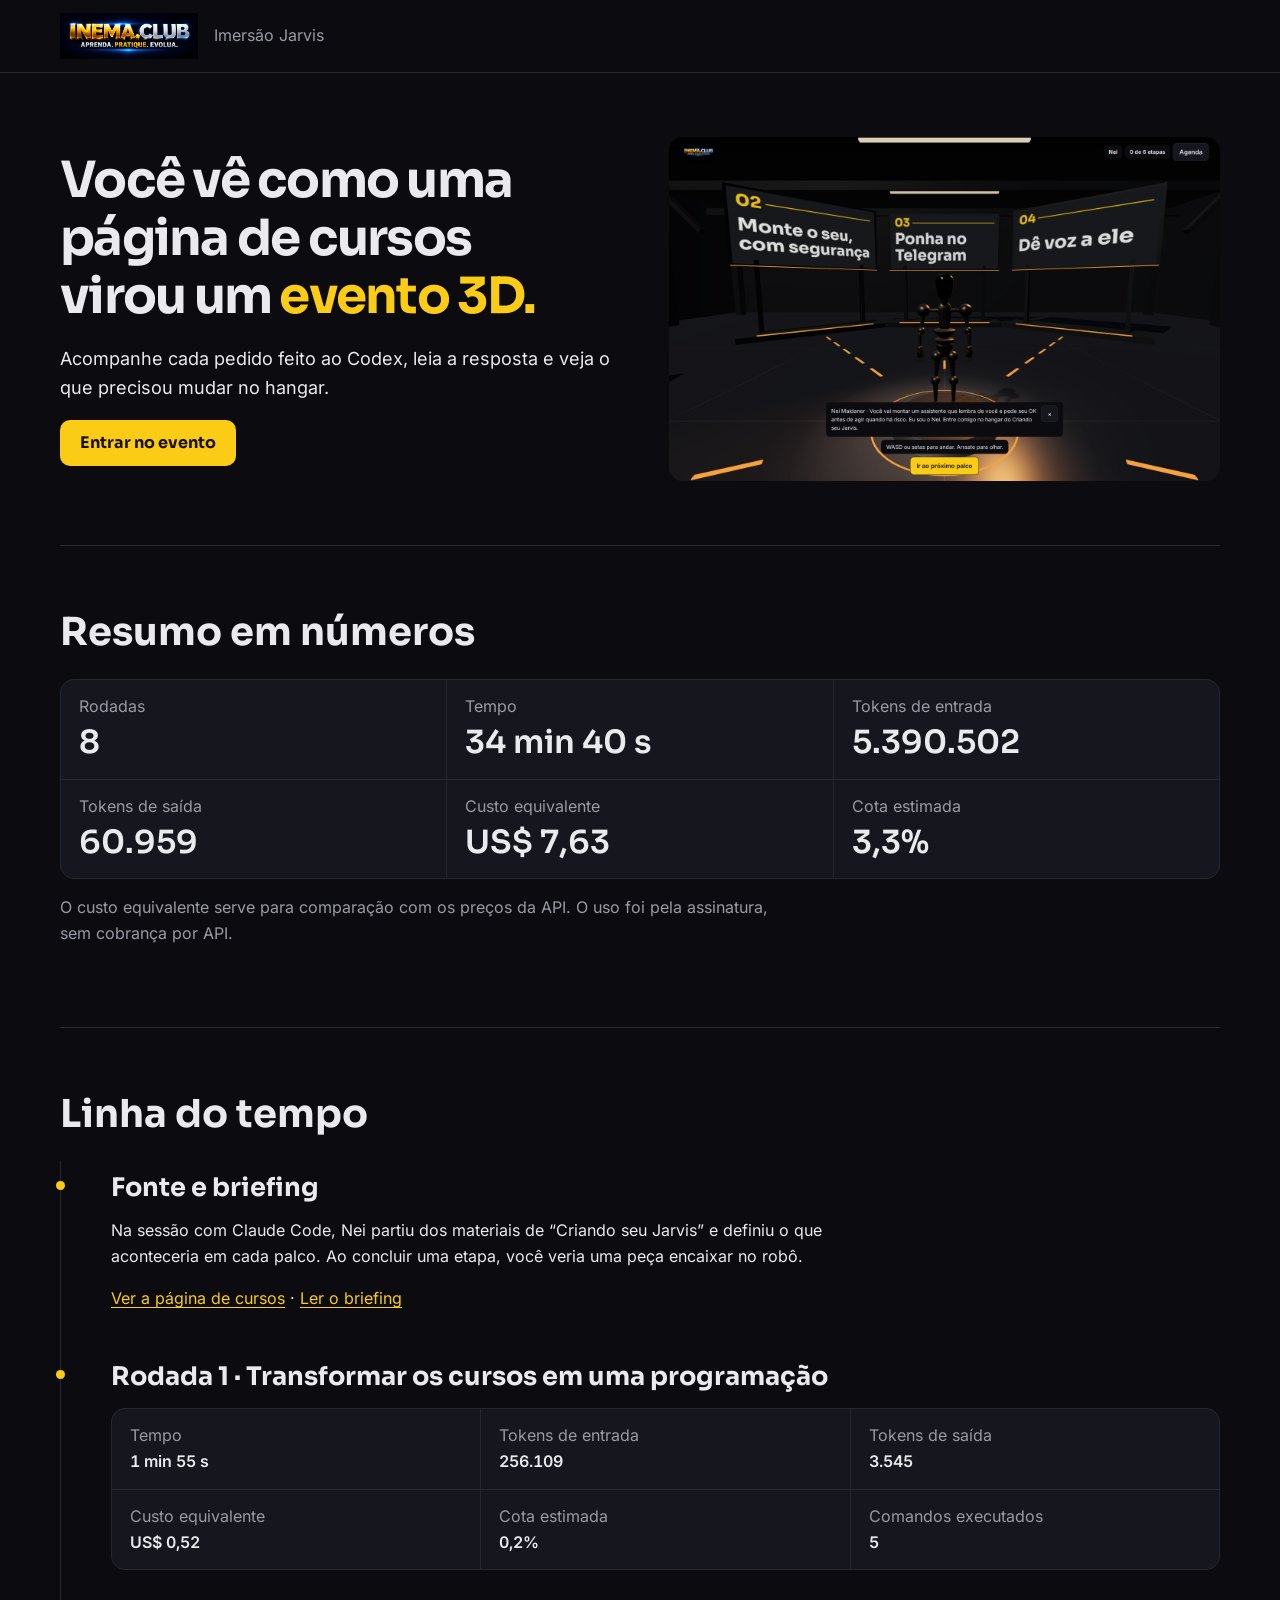
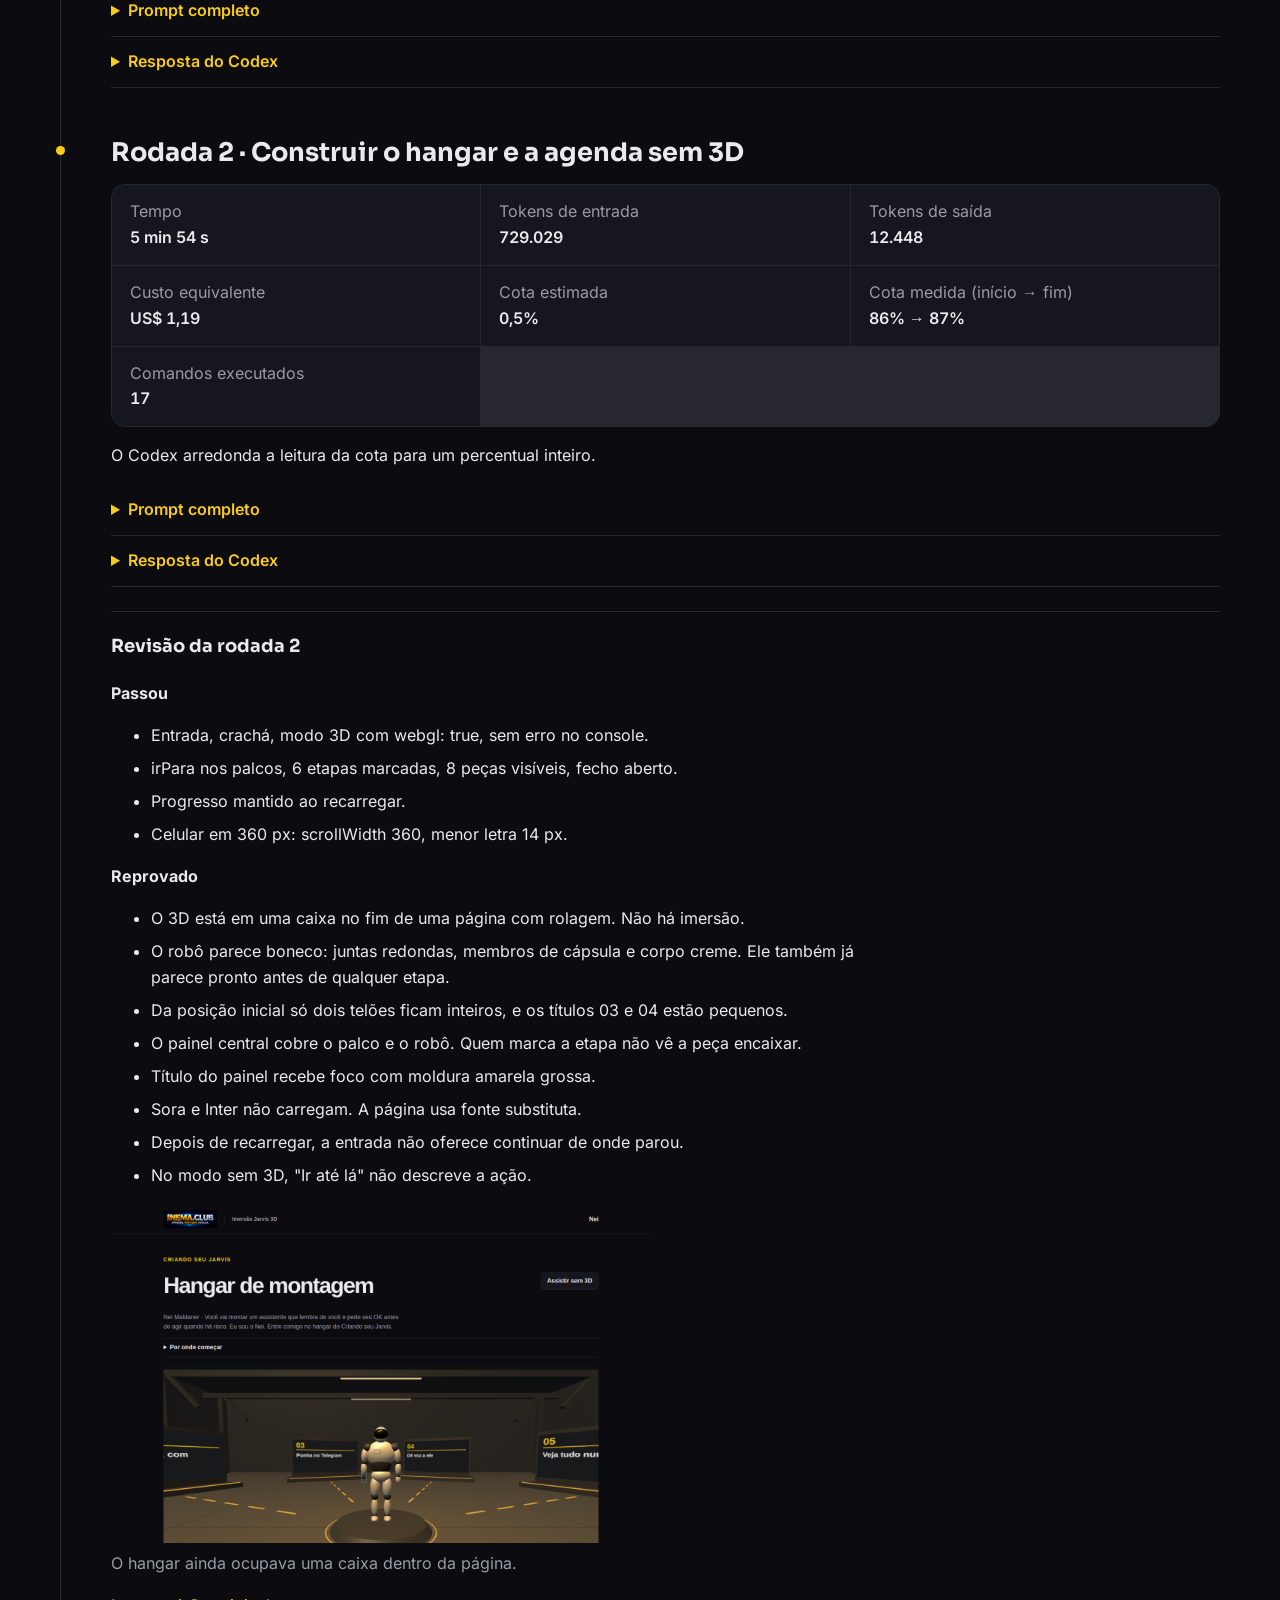
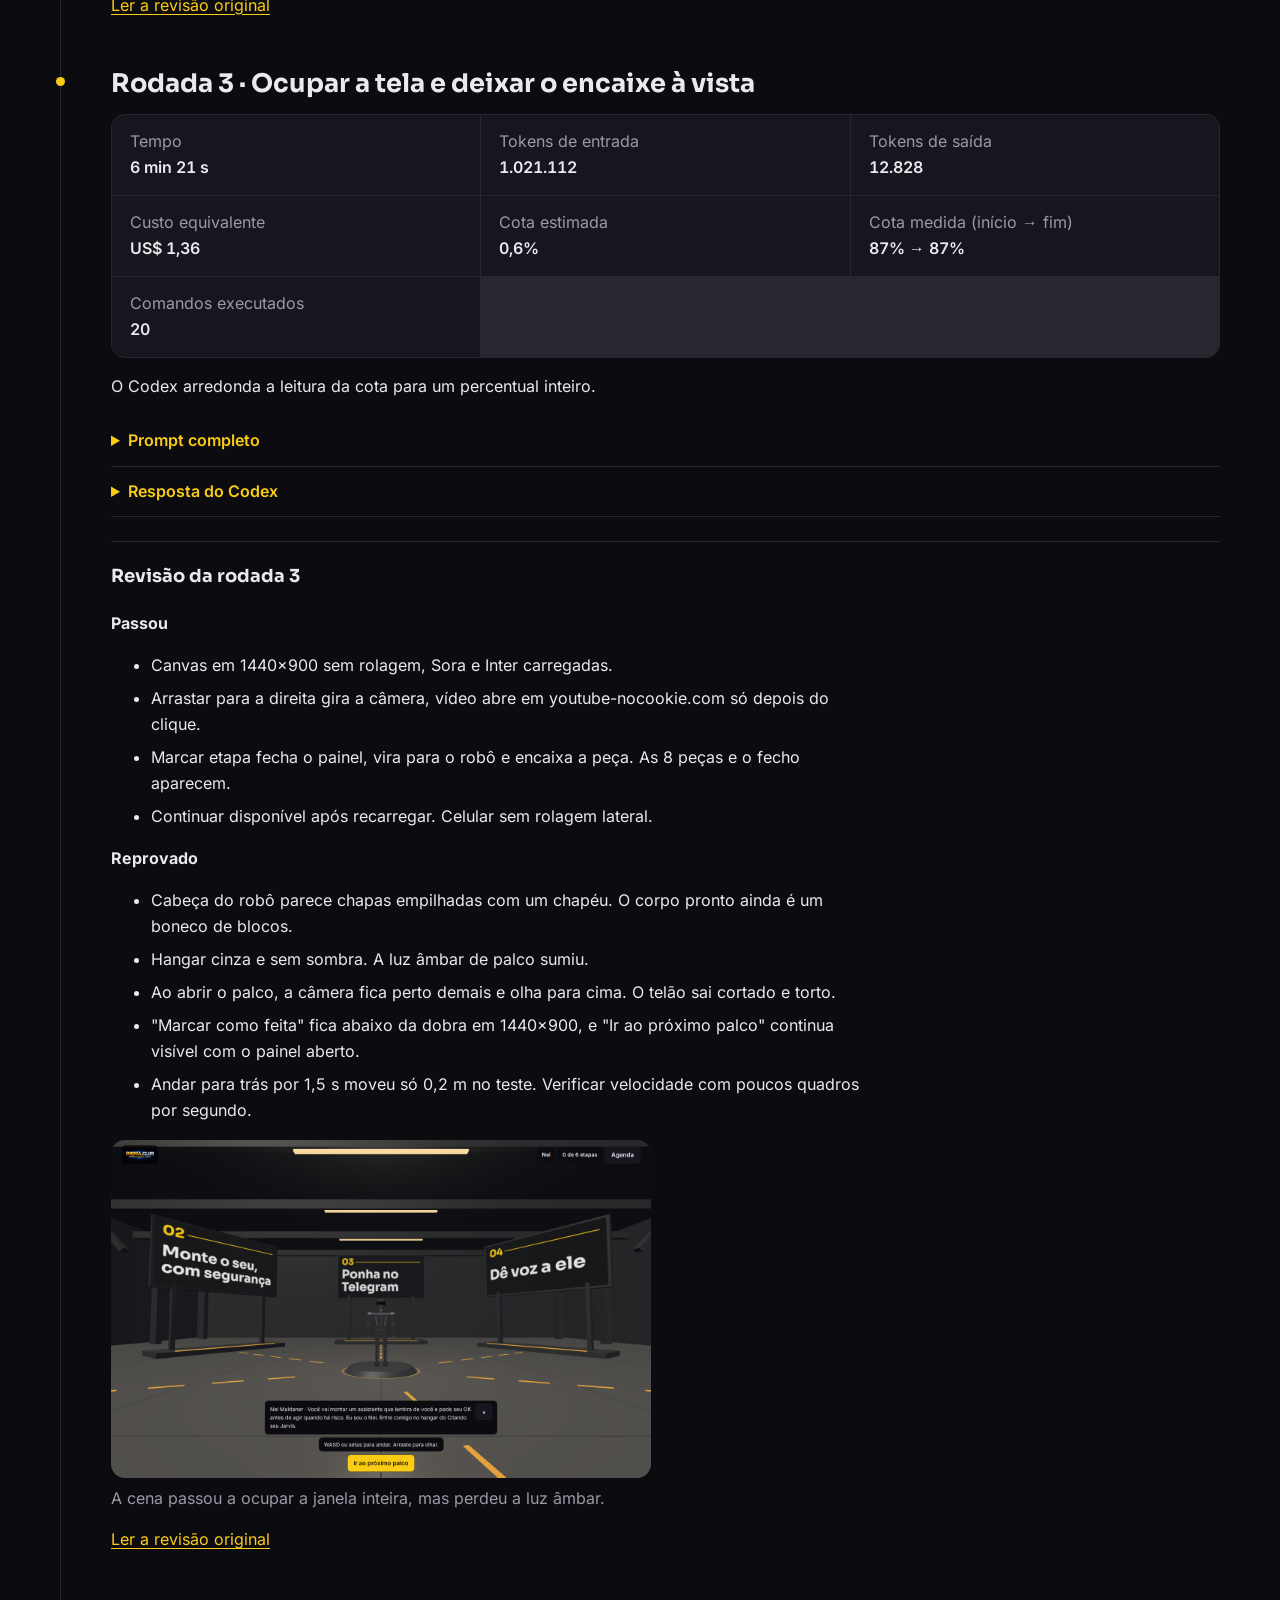
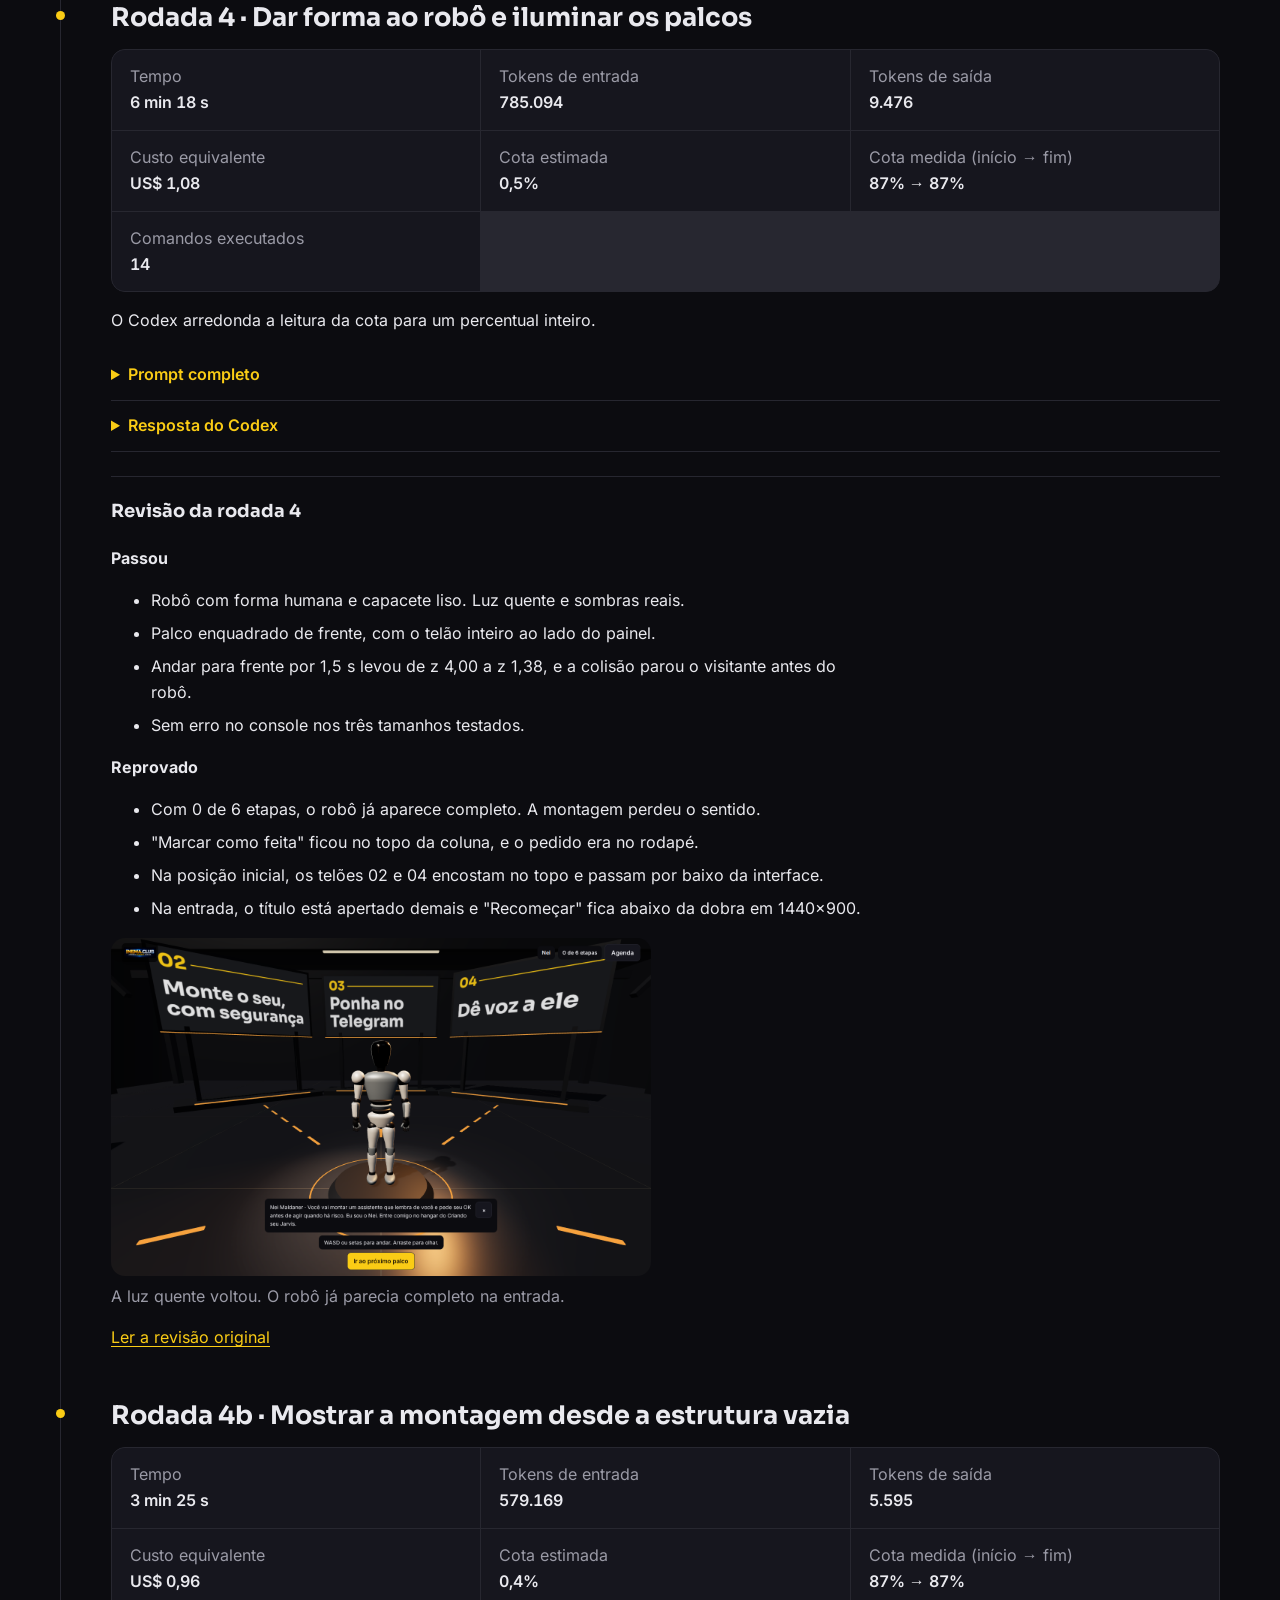
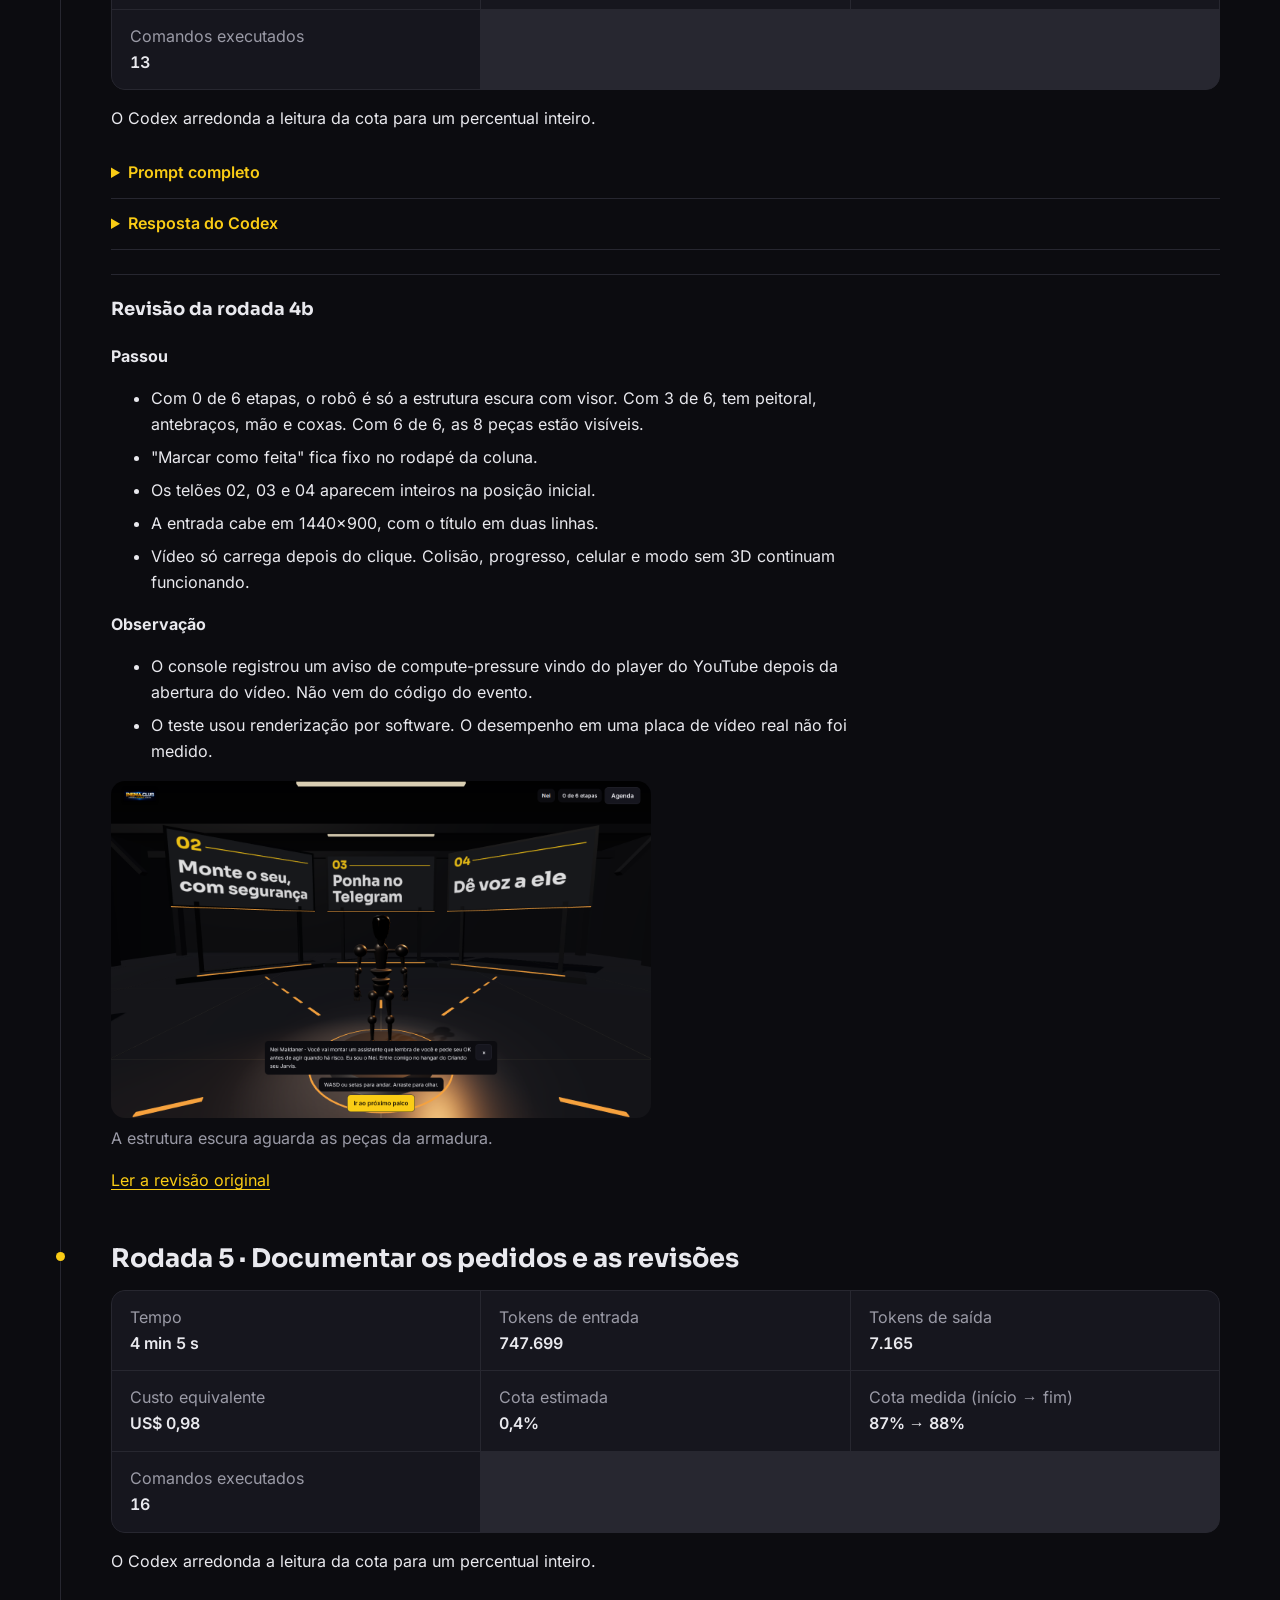
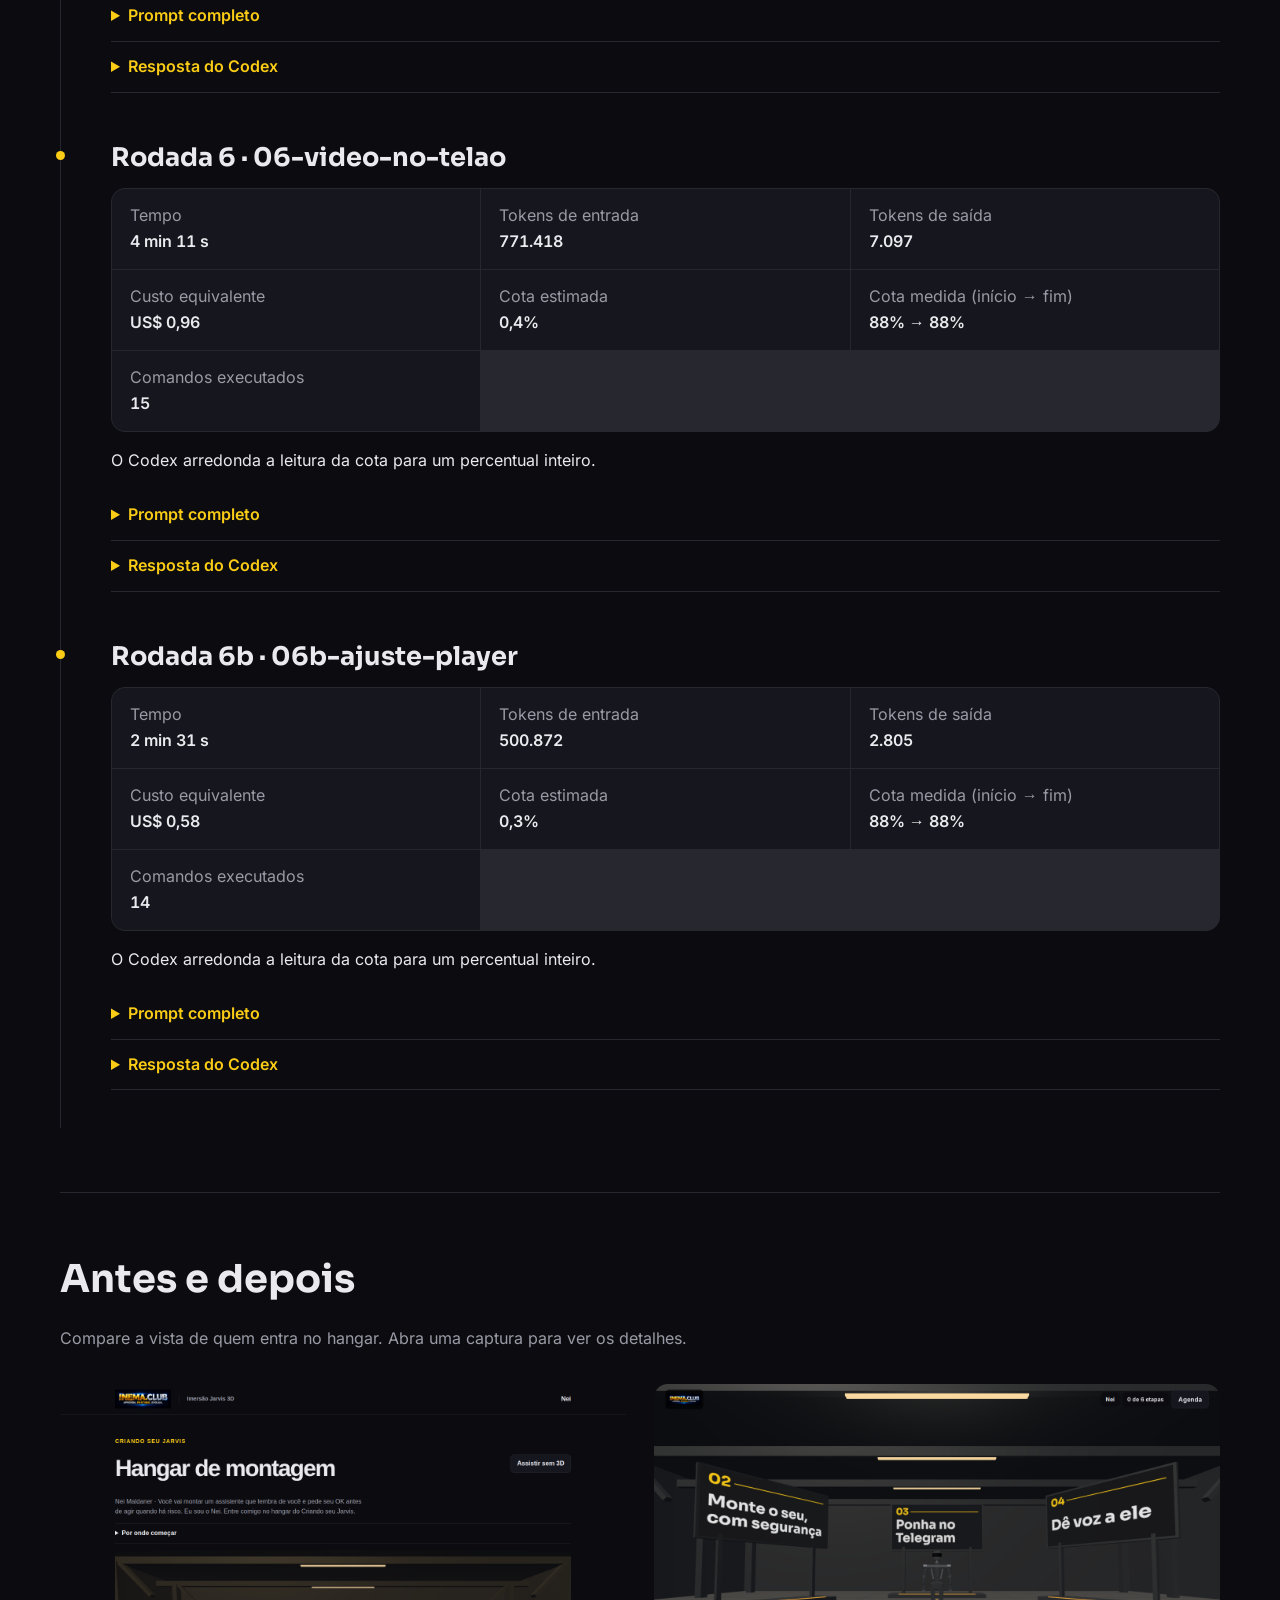
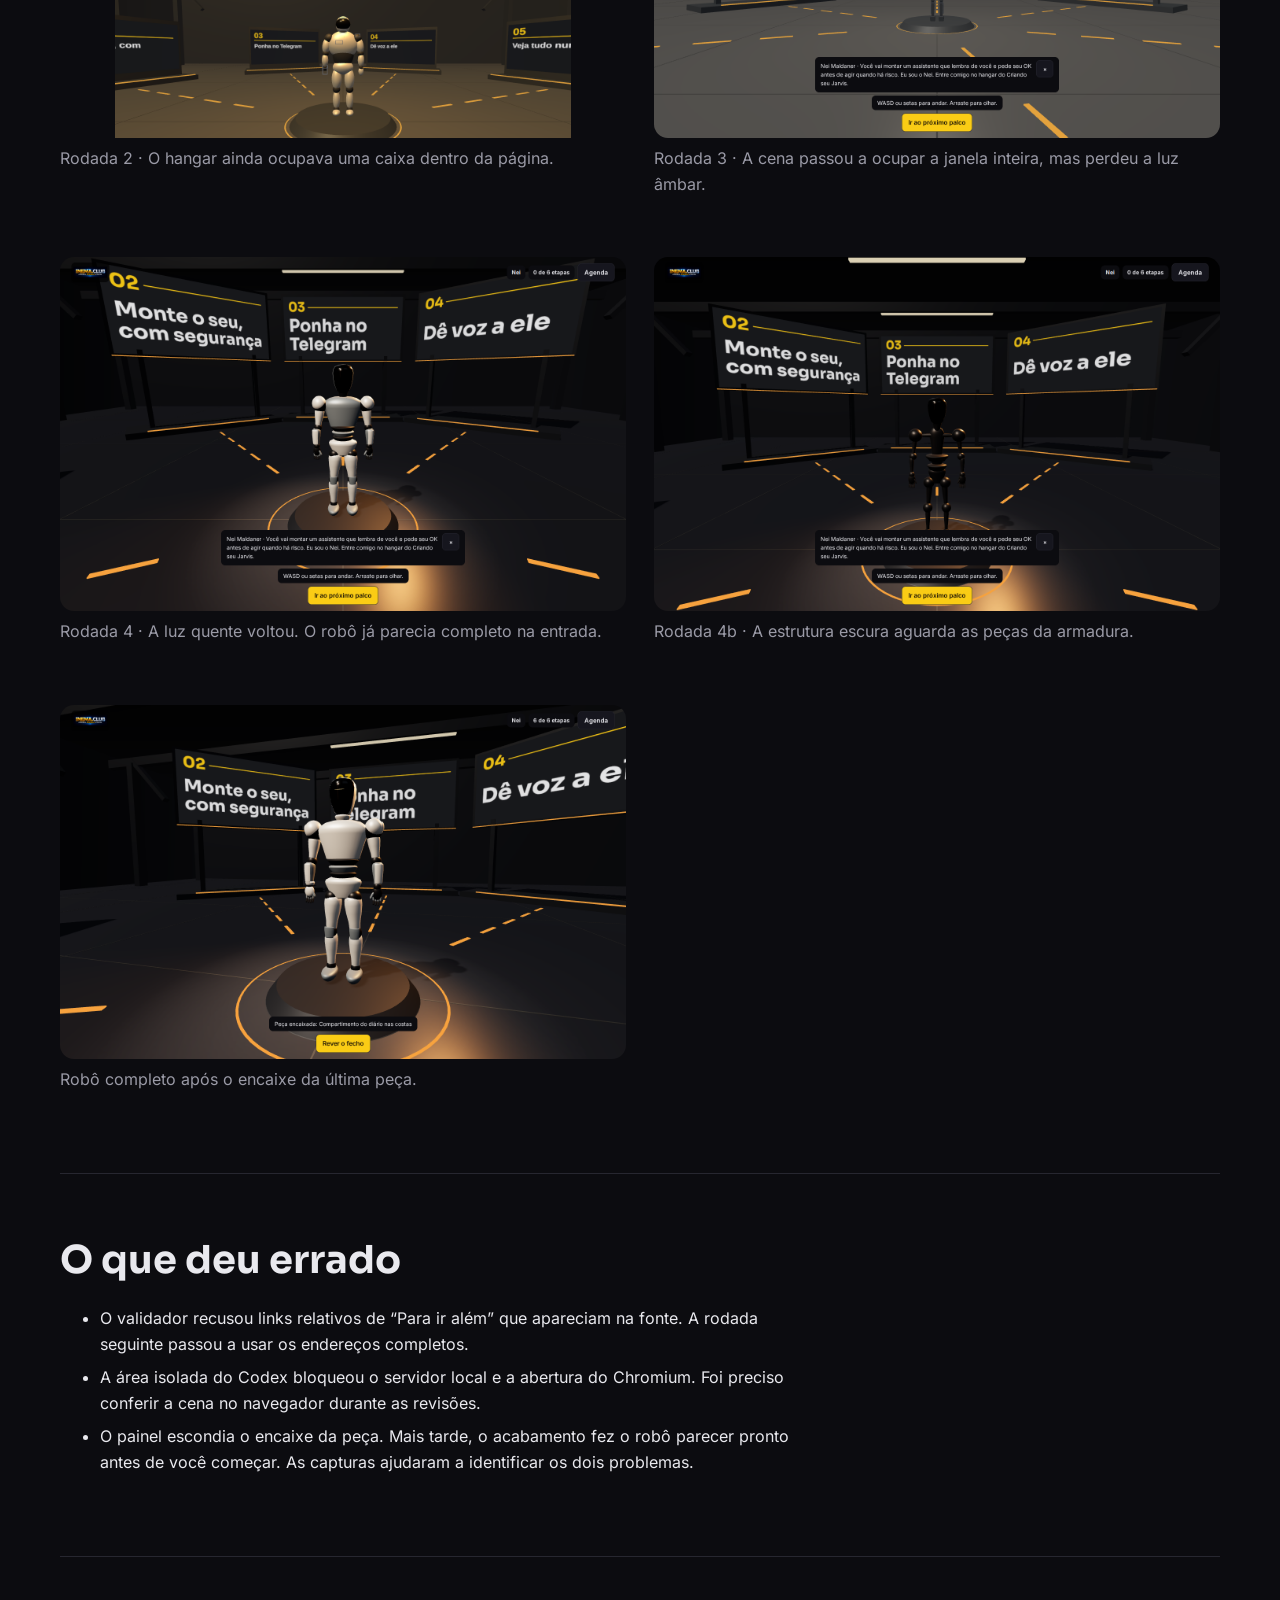
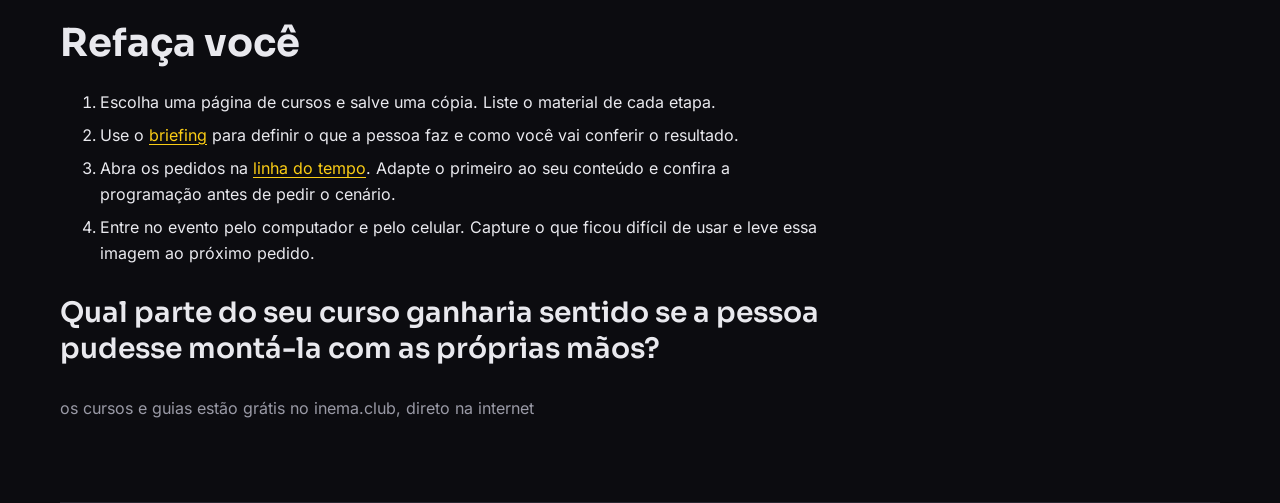
==== processo/index.html @ fb78247f "feat: arckhe-imersao-jarvis-3d - adaptado INEMA TDS (Arckhe)" ====
<!doctype html>
<html lang="pt-BR">
<head>
  <meta charset="utf-8">
  <meta name="viewport" content="width=device-width, initial-scale=1">
  <title>Como este evento foi feito · Imersão Jarvis</title>
  <link rel="stylesheet" href="processo.css">
  <script defer src="processo.js"></script>
</head>
<body>
<header><div class="barra"><a href="../index.html"><img src="../marca/logo-inema-club-horizontal.png" alt="INEMA.CLUB — entrar no evento"></a><span>Imersão Jarvis</span></div></header>
<main>
  <section class="abertura">
    <div><h1>Você vê como uma página de cursos virou um <em>evento 3D.</em></h1>
    <p>Acompanhe cada pedido feito ao Codex, leia a resposta e veja o que precisou mudar no hangar.</p>
    <a class="botao" href="../index.html">Entrar no evento</a></div>
    <img src="revisoes/capturas-r4b/02-hangar.png" alt="O hangar visto por quem entra, com o Jarvis entre os telões">
  </section>
  <section><h2>Resumo em números</h2>
    <dl id="resumo" class="metricas"></dl>
    <p>O custo equivalente serve para comparação com os preços da API. O uso foi pela assinatura, sem cobrança por API.</p>
    <p id="status" role="status">Carregando os registros…</p>
    <noscript>Ative o JavaScript para consultar os números e as rodadas.</noscript>
  </section>
  <section id="linha"><h2>Linha do tempo</h2>
    <div class="trilha" id="rodadas">
      <article><h3>Fonte e briefing</h3>
      <p>Na sessão com Claude Code, Nei partiu dos materiais de “Criando seu Jarvis” e definiu o que aconteceria em cada palco. Ao concluir uma etapa, você veria uma peça encaixar no robô.</p>
      <a href="../fonte/criando-seu-jarvis.html">Ver a página de cursos</a> · <a href="BRIEFING.md">Ler o briefing</a></article>
    </div>
  </section>
  <section><h2>Antes e depois</h2>
    <p>Compare a vista de quem entra no hangar. Abra uma captura para ver os detalhes.</p>
    <div id="galeria" class="galeria"></div>
  </section>
  <section><h2>O que deu errado</h2>
    <ul>
      <li>O validador recusou links relativos de “Para ir além” que apareciam na fonte. A rodada seguinte passou a usar os endereços completos.</li>
      <li>A área isolada do Codex bloqueou o servidor local e a abertura do Chromium. Foi preciso conferir a cena no navegador durante as revisões.</li>
      <li>O painel escondia o encaixe da peça. Mais tarde, o acabamento fez o robô parecer pronto antes de você começar. As capturas ajudaram a identificar os dois problemas.</li>
    </ul>
  </section>
  <section><h2>Refaça você</h2>
    <ol>
      <li>Escolha uma página de cursos e salve uma cópia. Liste o material de cada etapa.</li>
      <li>Use o <a href="BRIEFING.md">briefing</a> para definir o que a pessoa faz e como você vai conferir o resultado.</li>
      <li>Abra os pedidos na <a href="#linha">linha do tempo</a>. Adapte o primeiro ao seu conteúdo e confira a programação antes de pedir o cenário.</li>
      <li>Entre no evento pelo computador e pelo celular. Capture o que ficou difícil de usar e leve essa imagem ao próximo pedido.</li>
    </ol>
    <p class="pergunta">Qual parte do seu curso ganharia sentido se a pessoa pudesse montá-la com as próprias mãos?</p>
    <p>os cursos e guias estão grátis no inema.club, direto na internet</p>
  </section>
</main>
</body></html>
---- processo/processo.css ----
@font-face{font-family:Sora;src:url(fontes/Sora.woff2) format("woff2");font-display:swap;font-weight:100 900}
@font-face{font-family:Inter;src:url(fontes/Inter.woff2) format("woff2");font-display:swap;font-weight:100 900}
:root{
  color-scheme:dark;--bg:#0c0c10;--card:#16161e;--line:#272730;--text:#e9e9ee;
  --muted:#9a9aa6;--accent:#FACC15;--ink:#1a1206;--title:Sora,Arial,sans-serif;--body:Inter,Arial,sans-serif
}
*{box-sizing:border-box}
body{margin:0;background:var(--bg);color:var(--text);font:16px/1.62 var(--body);overflow-wrap:anywhere}
.barra,main{width:min(1160px,92%);margin:auto}
header,section{border-bottom:1px solid var(--line)}
.barra{display:flex;align-items:center;gap:1em;min-height:72px;color:var(--muted)}
.barra img{display:block;width:138px}
section{padding:clamp(34px,5vw,76px) 0}
.abertura{display:grid;grid-template-columns:minmax(0,1fr) minmax(0,1fr);align-items:center;gap:5%}
h1,h2,h3,h4,.botao{font-family:var(--title);line-height:1.16}
h1,h2,h3{margin:0;text-wrap:balance}
h1{font-size:clamp(32px,3.9vw,58px);letter-spacing:-.035em}
h2{font-size:clamp(26px,3vw,40px);margin-bottom:24px}
h3{font-size:clamp(21px,2vw,28px)}
h4{font-size:18px}
a,em{color:var(--accent);text-underline-offset:.2em}
em{font-style:normal}
:focus-visible{outline:3px solid var(--accent);outline-offset:3px}
.abertura img,figure img{display:block;width:100%;height:auto;border-radius:14px}
.abertura p{font-size:18px}
.botao{display:inline-block;background:var(--accent);color:var(--ink);font-weight:700;border-radius:10px;padding:14px 20px;text-decoration:none}
p,li{max-width:72ch}
.metricas{display:grid;grid-template-columns:repeat(3,minmax(0,1fr));margin:1rem 0;gap:1px;background:var(--line);border:1px solid var(--line);border-radius:14px;overflow:hidden}
.metricas div{background:var(--card);padding:14px 18px}
dt,figcaption,section>p{color:var(--muted)}
dd{font-weight:600;margin:0;font-variant-numeric:tabular-nums}
#resumo dd{font:600 clamp(20px,2.5vw,34px)/1.4 var(--title)}
.trilha{border-left:1px solid var(--line);padding-left:clamp(18px,4vw,50px)}
article{position:relative;padding:12px 0 38px}
article::before{content:'';position:absolute;top:20px;left:calc(-1 * clamp(18px,4vw,50px) - 5px);width:9px;height:9px;border-radius:50%;background:var(--accent)}
details{border-bottom:1px solid var(--line)}
summary{padding:12px 0;cursor:pointer;color:var(--accent);font-weight:600}
pre{white-space:pre-wrap;overflow-wrap:anywhere;font:14px/1.65 monospace;background:var(--card);padding:18px;border-radius:10px}
.revisao{margin-top:24px;border-top:1px solid var(--line)}
.revisao figure{max-width:540px}
.galeria{display:grid;grid-template-columns:repeat(2,minmax(0,1fr));gap:28px}
figure{margin:1em 0}
figcaption{margin-top:.5em}
li+li{margin-top:.45em}
.pergunta{font:600 clamp(21px,2.2vw,30px)/1.3 var(--title);color:var(--text);max-width:38ch}
@media(max-width:680px){
 .abertura,.galeria{grid-template-columns:1fr;gap:20px}
 .metricas{grid-template-columns:minmax(0,1fr)}
 .metricas div{display:flex;justify-content:space-between;align-items:baseline;gap:10px}
 dd{text-align:right}
 .barra img{width:116px}
}
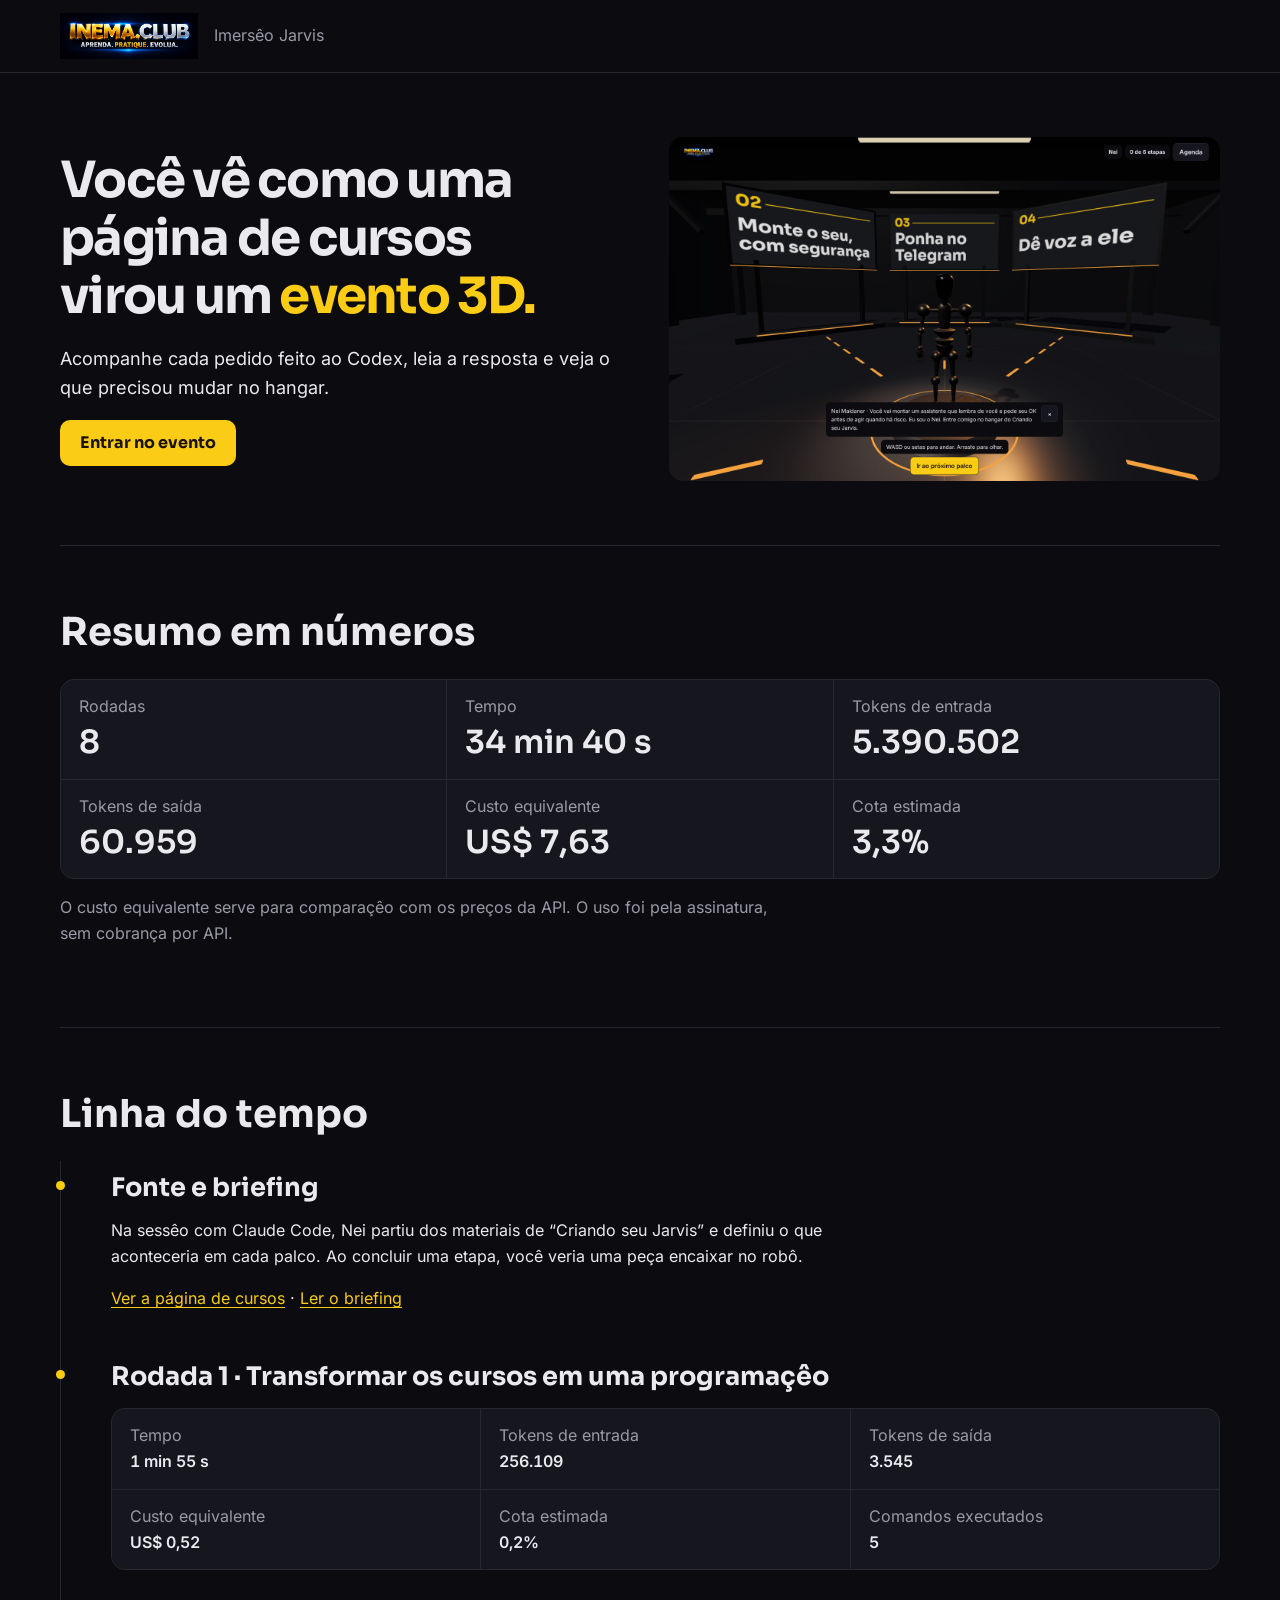
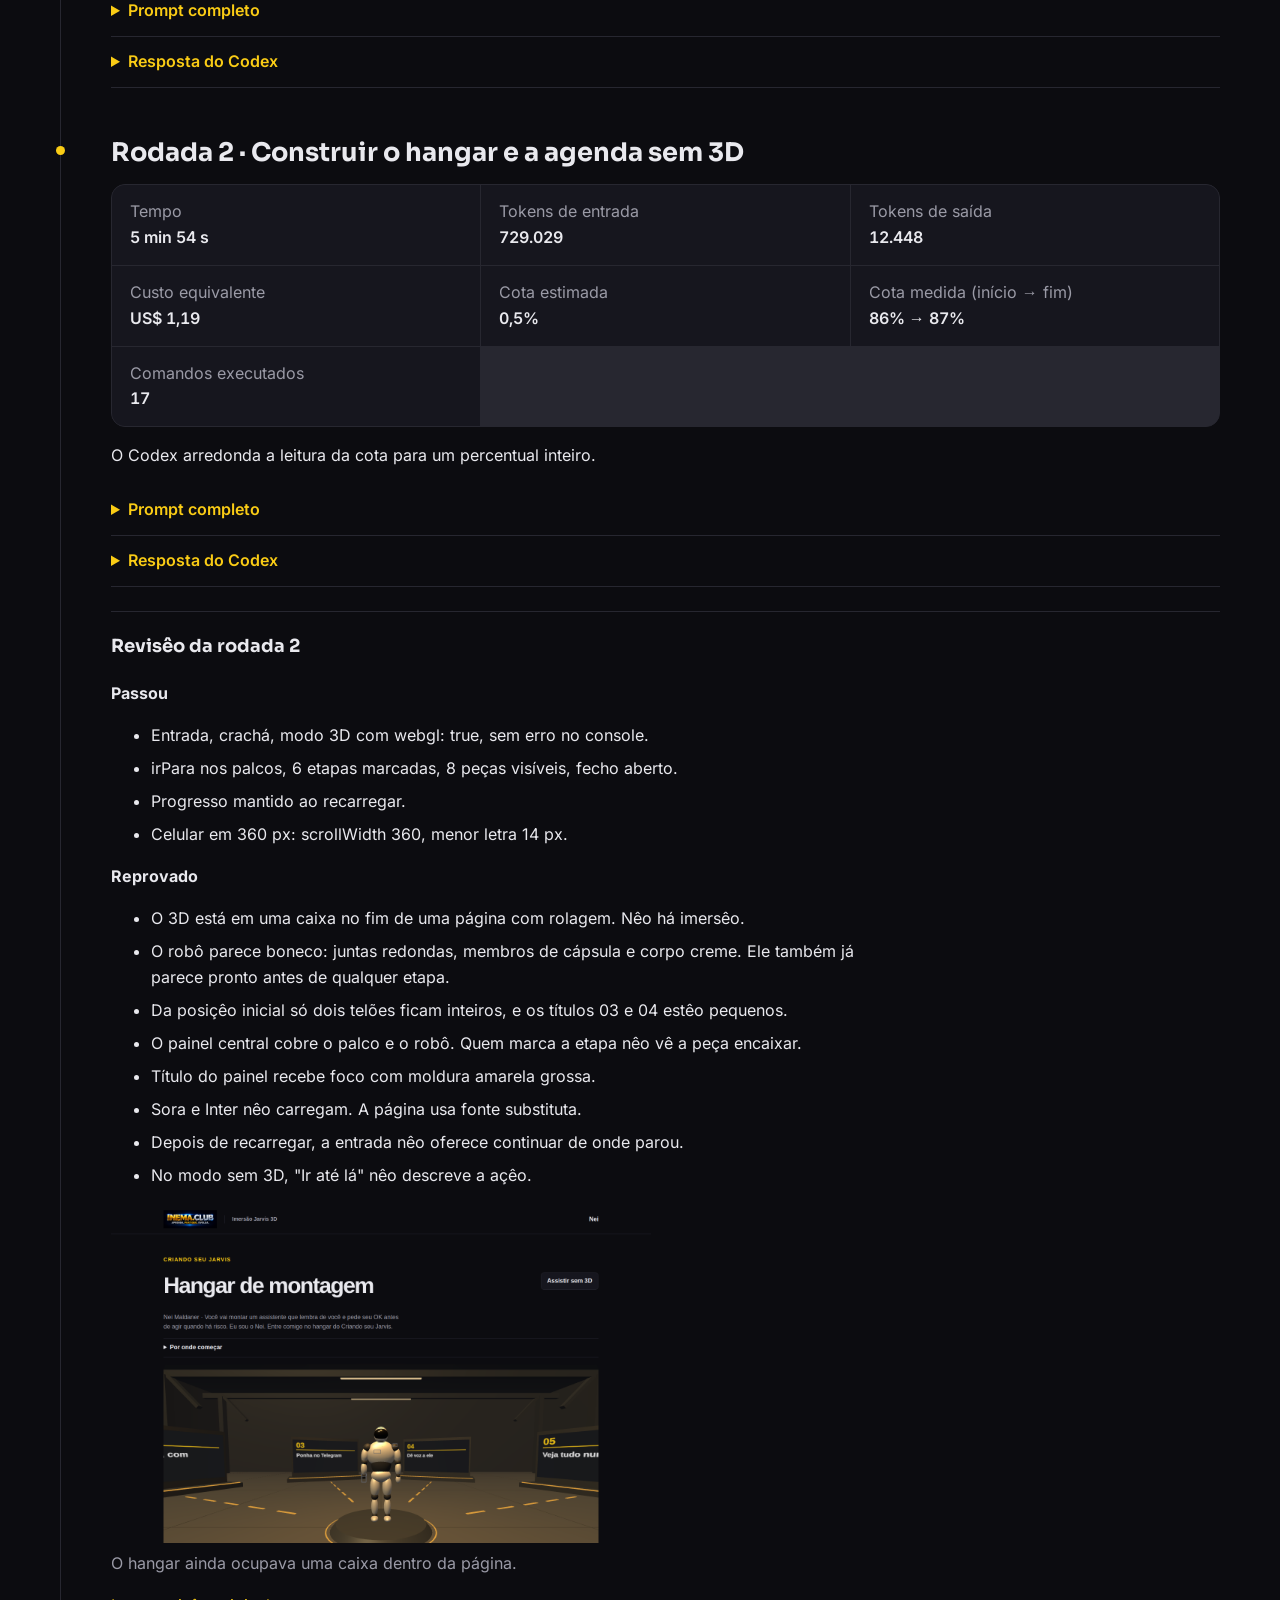
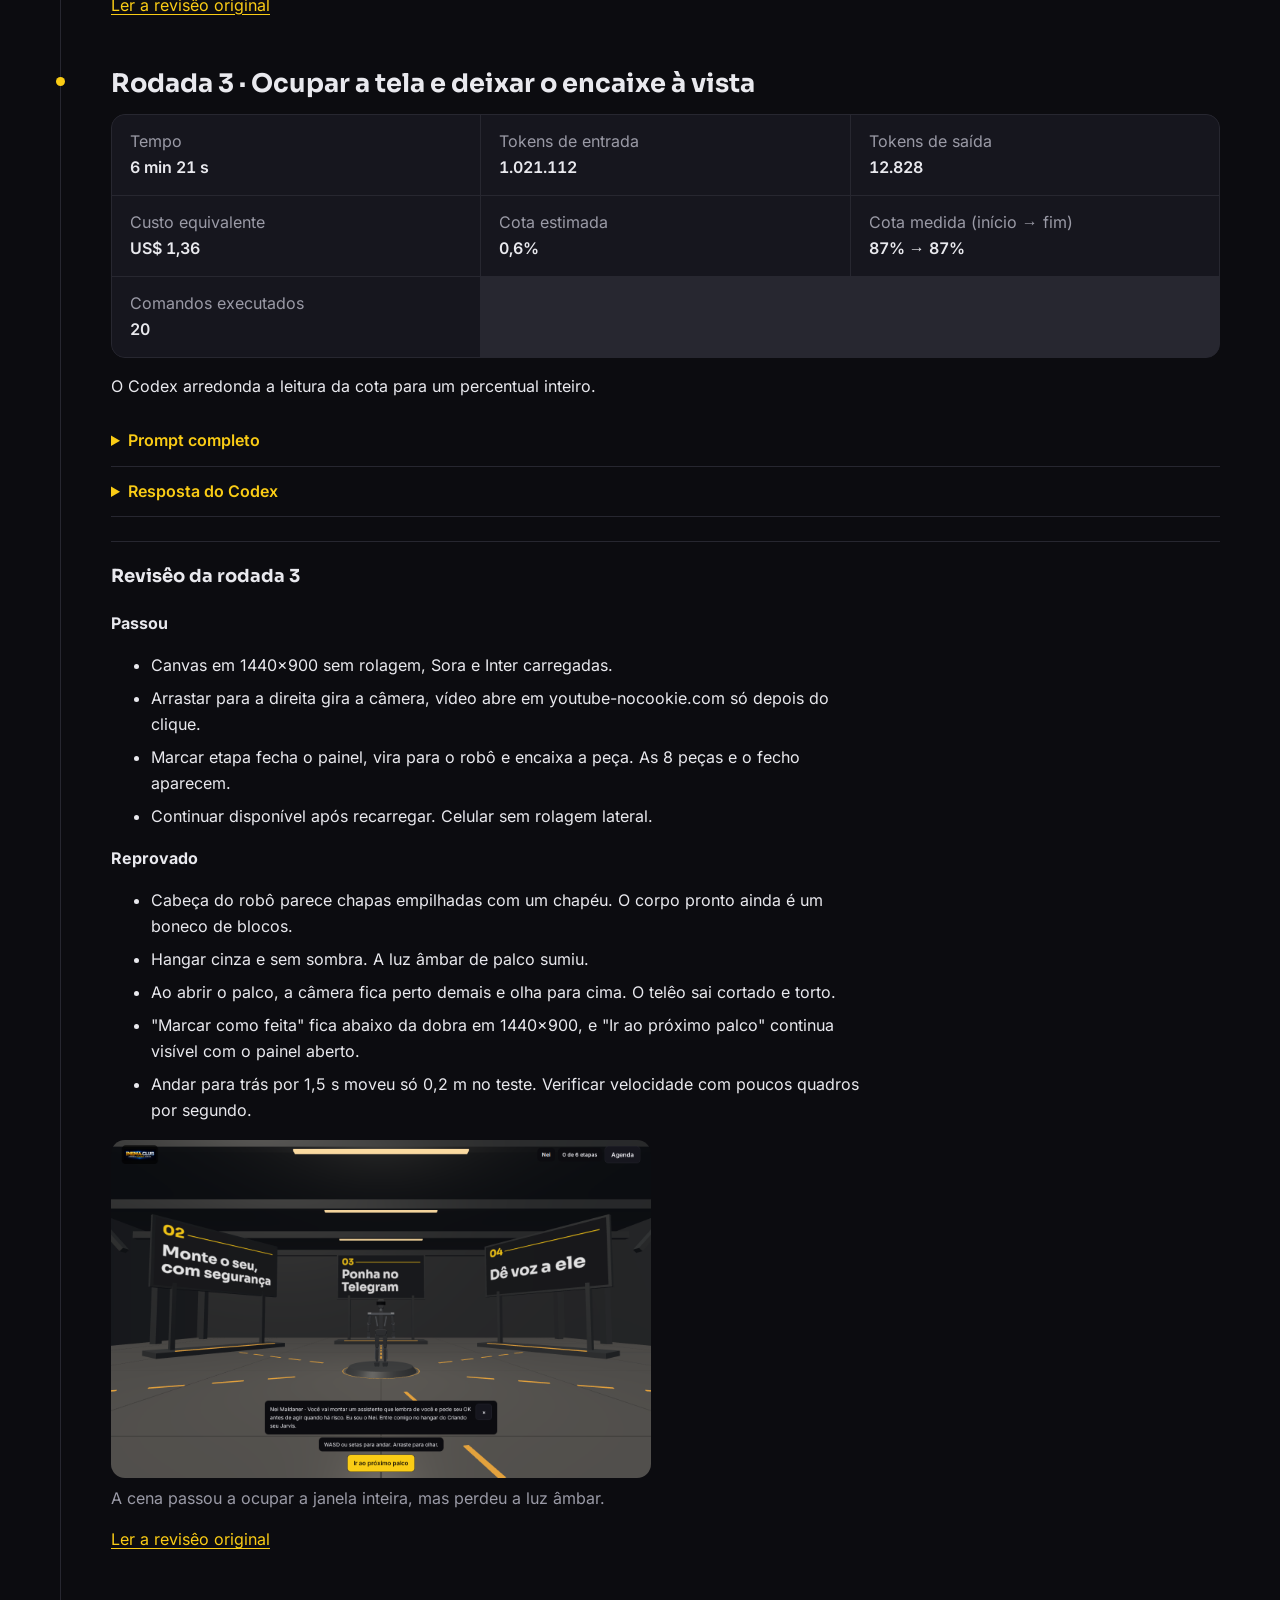
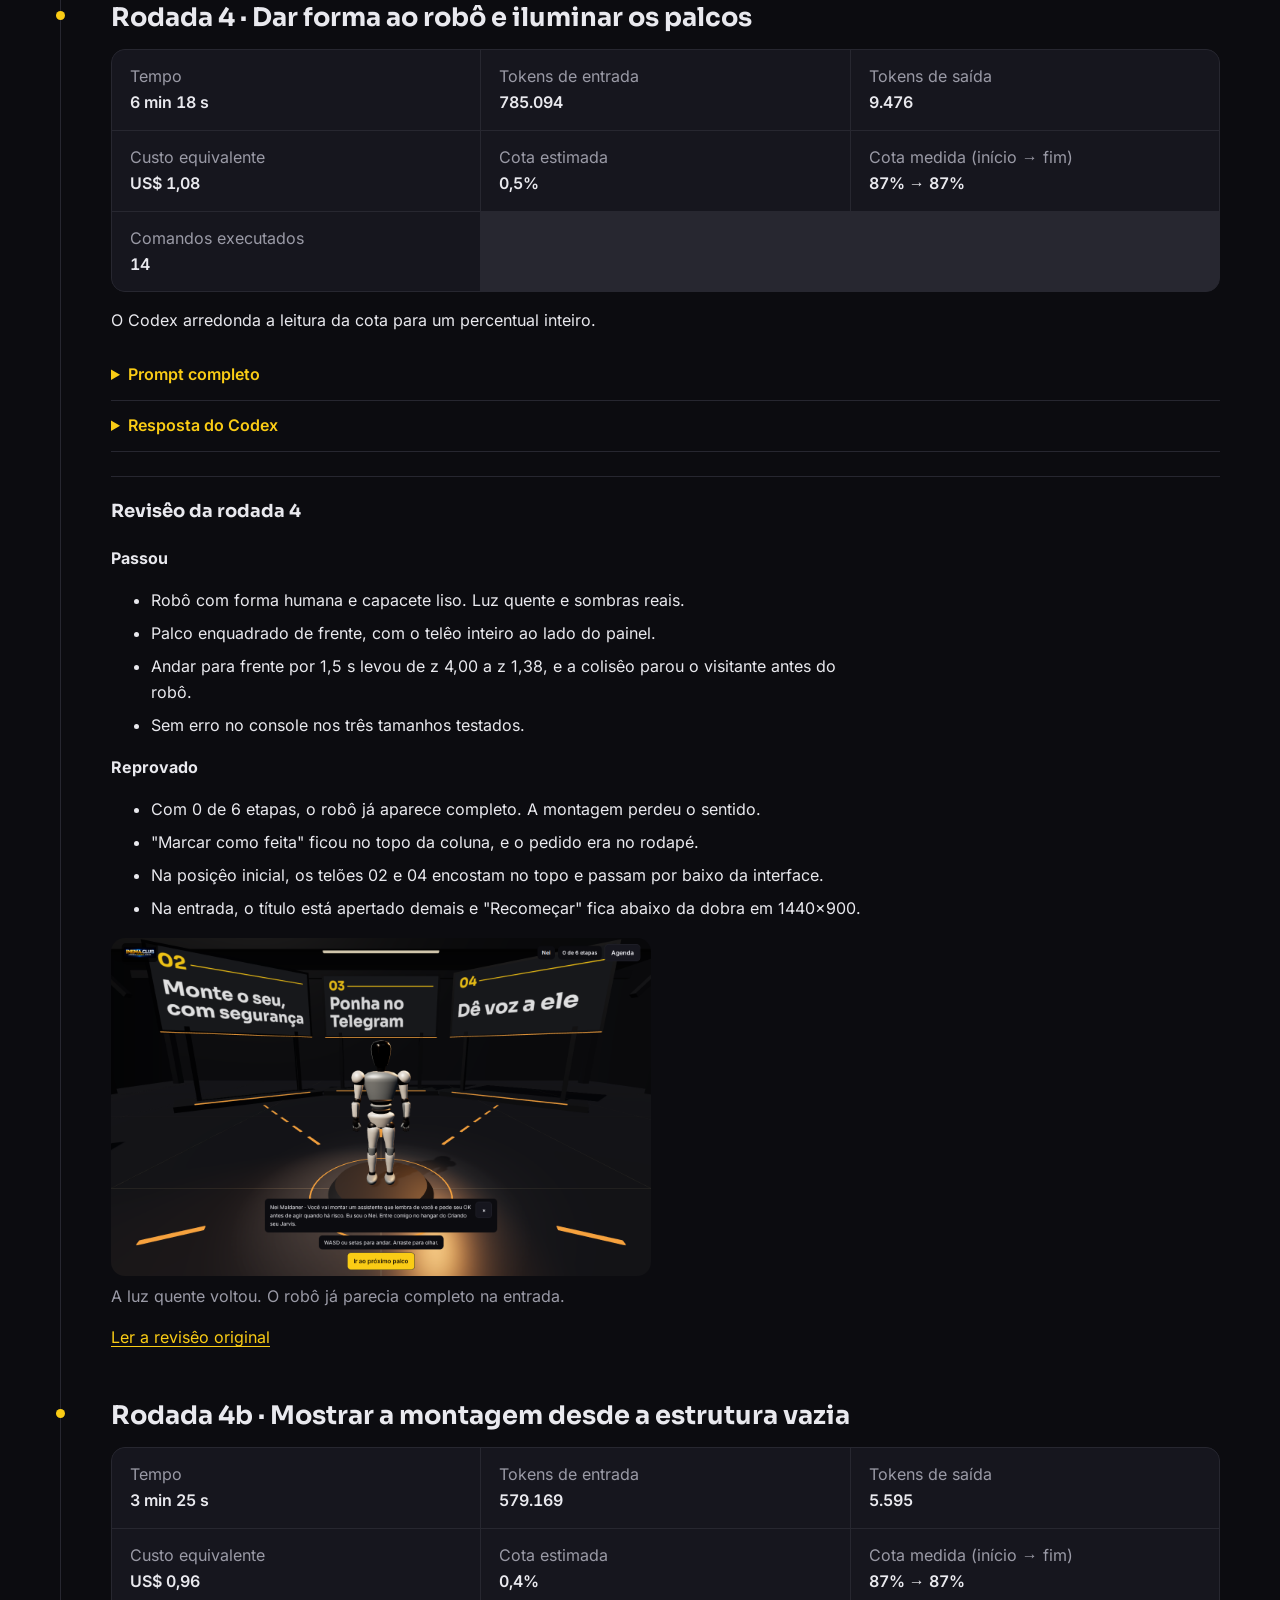
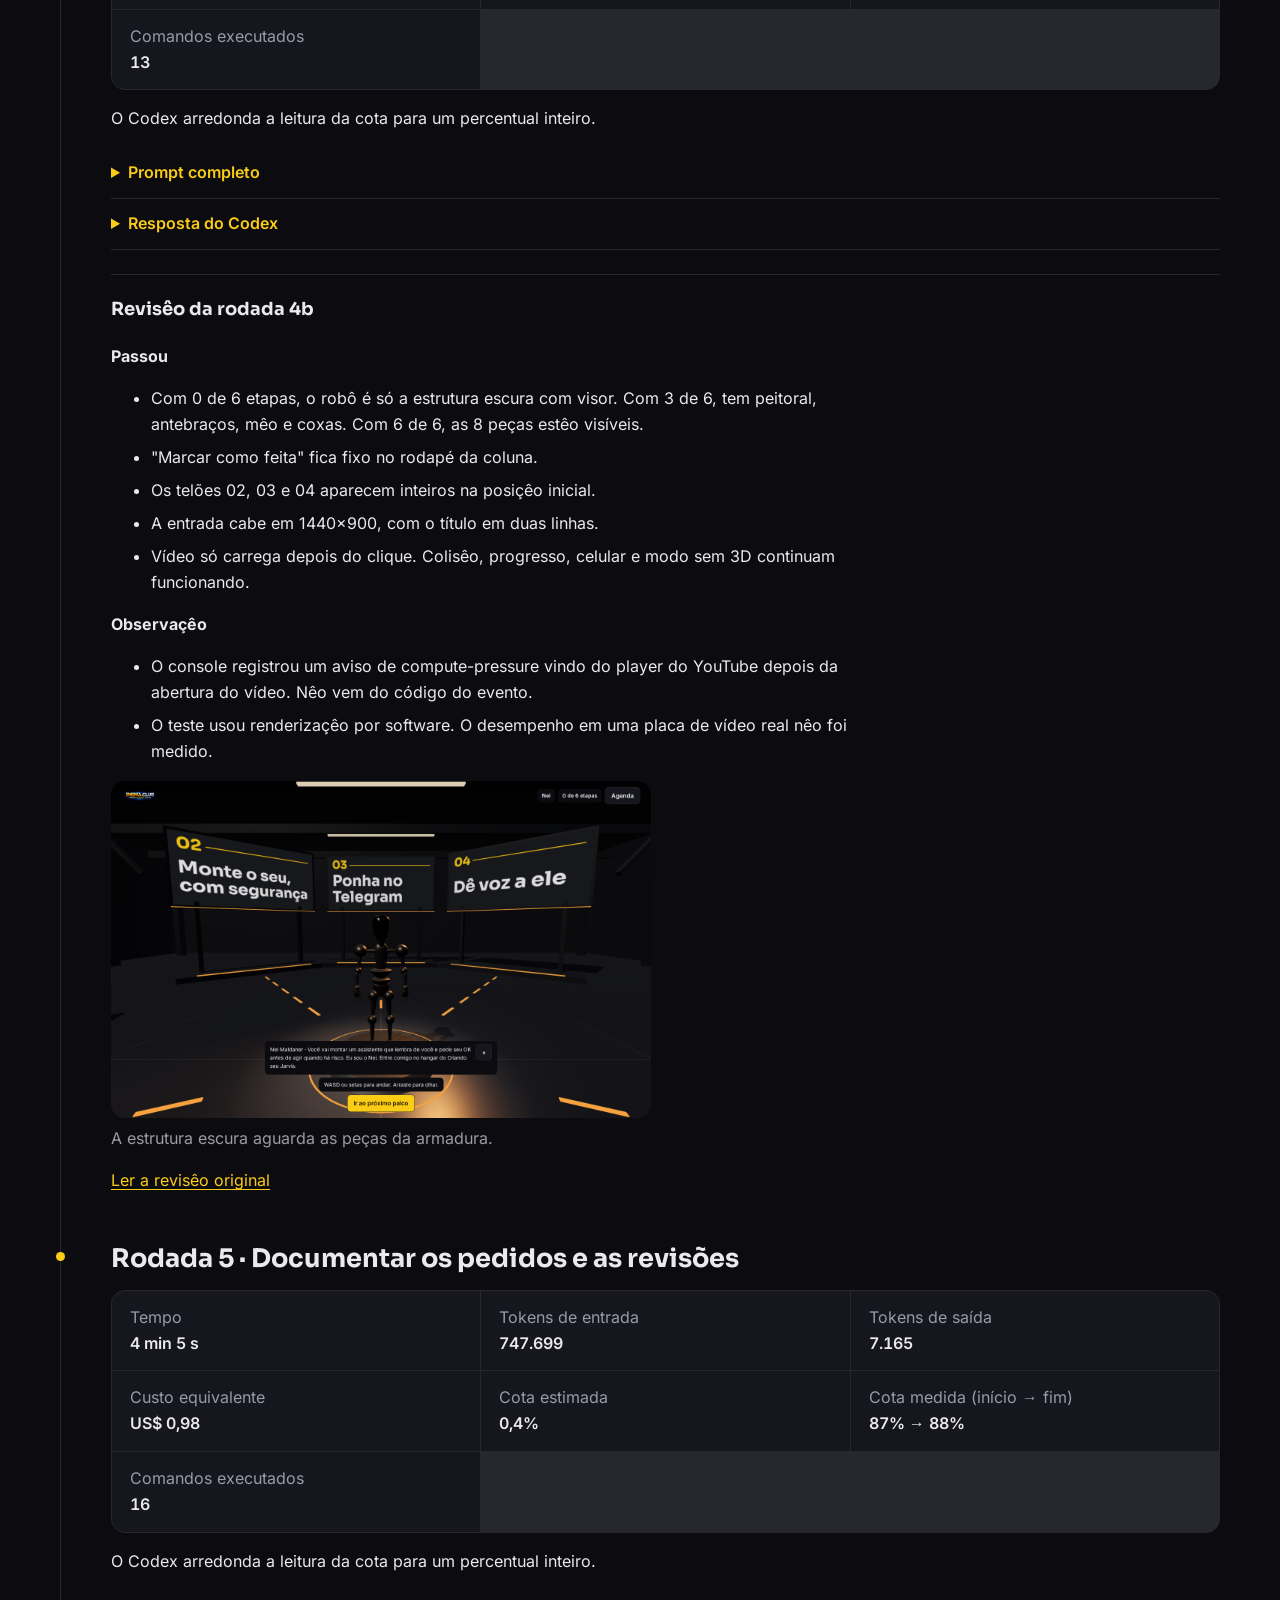
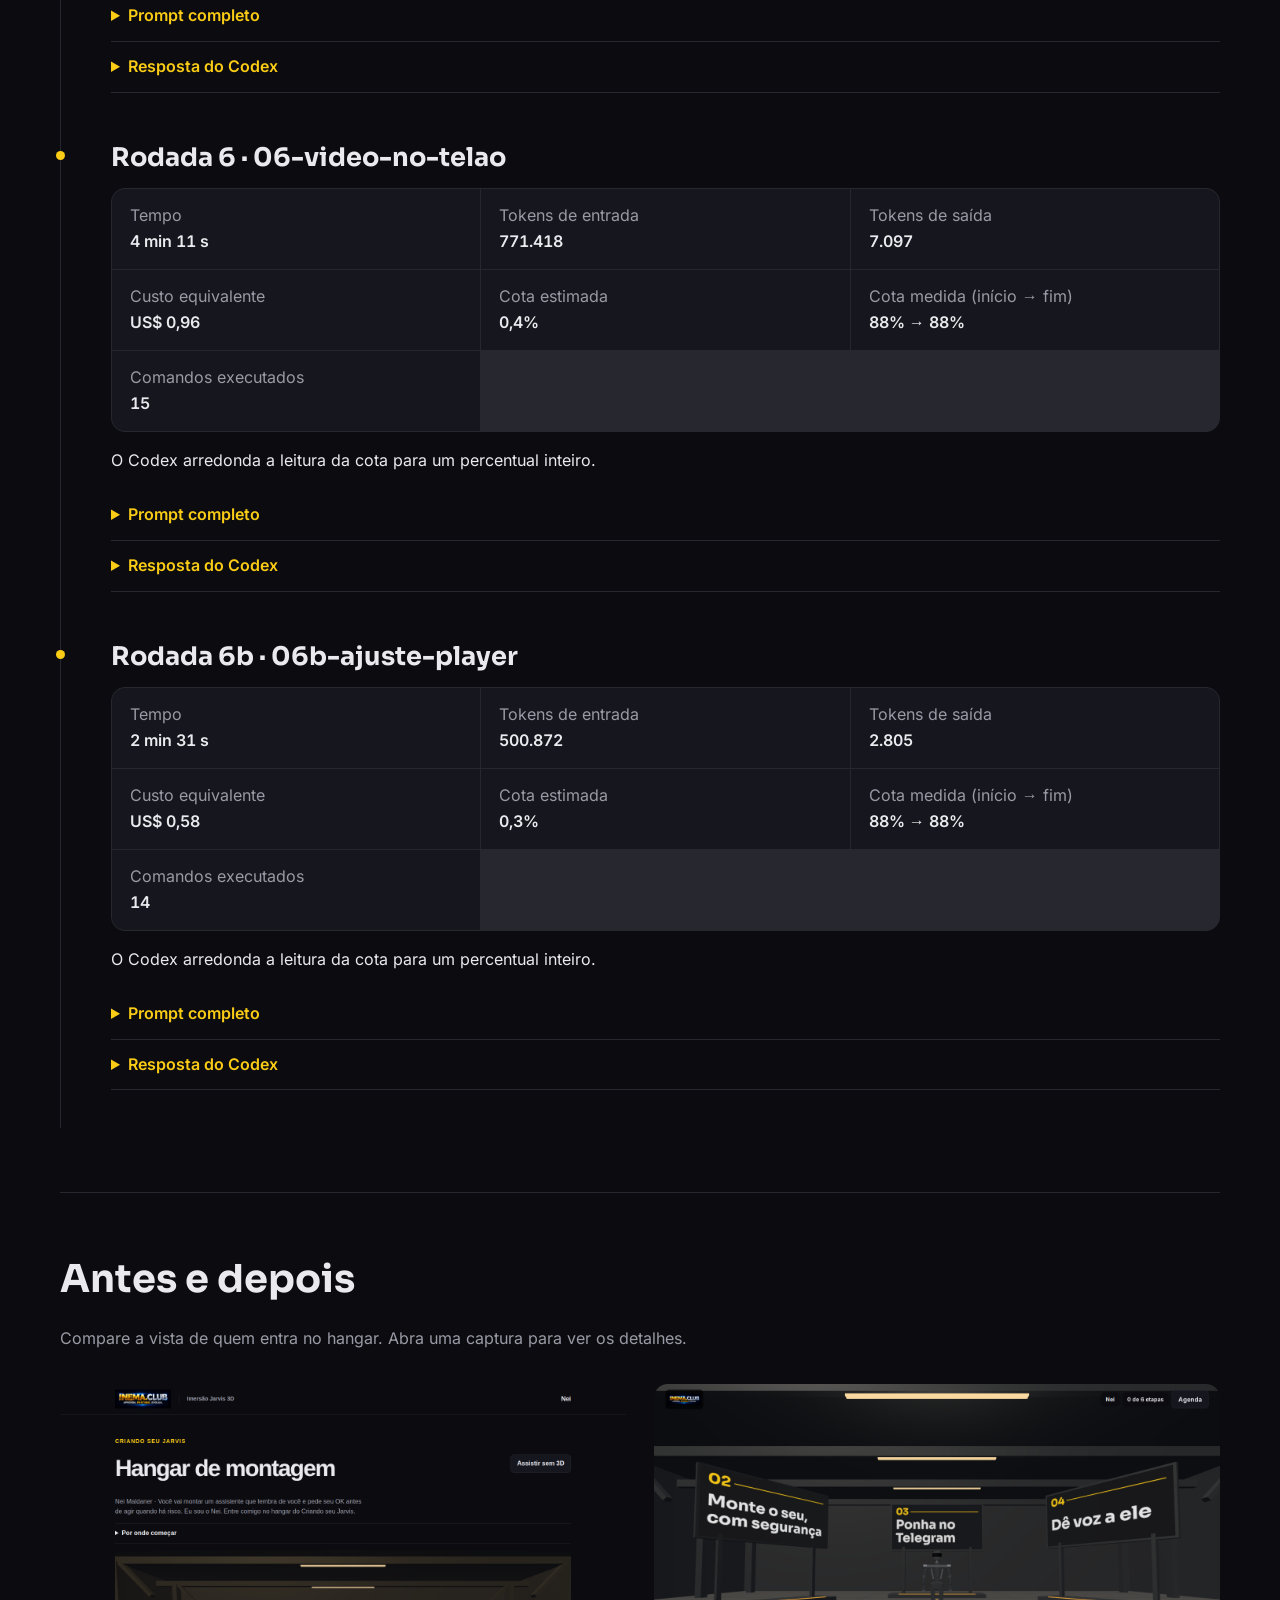
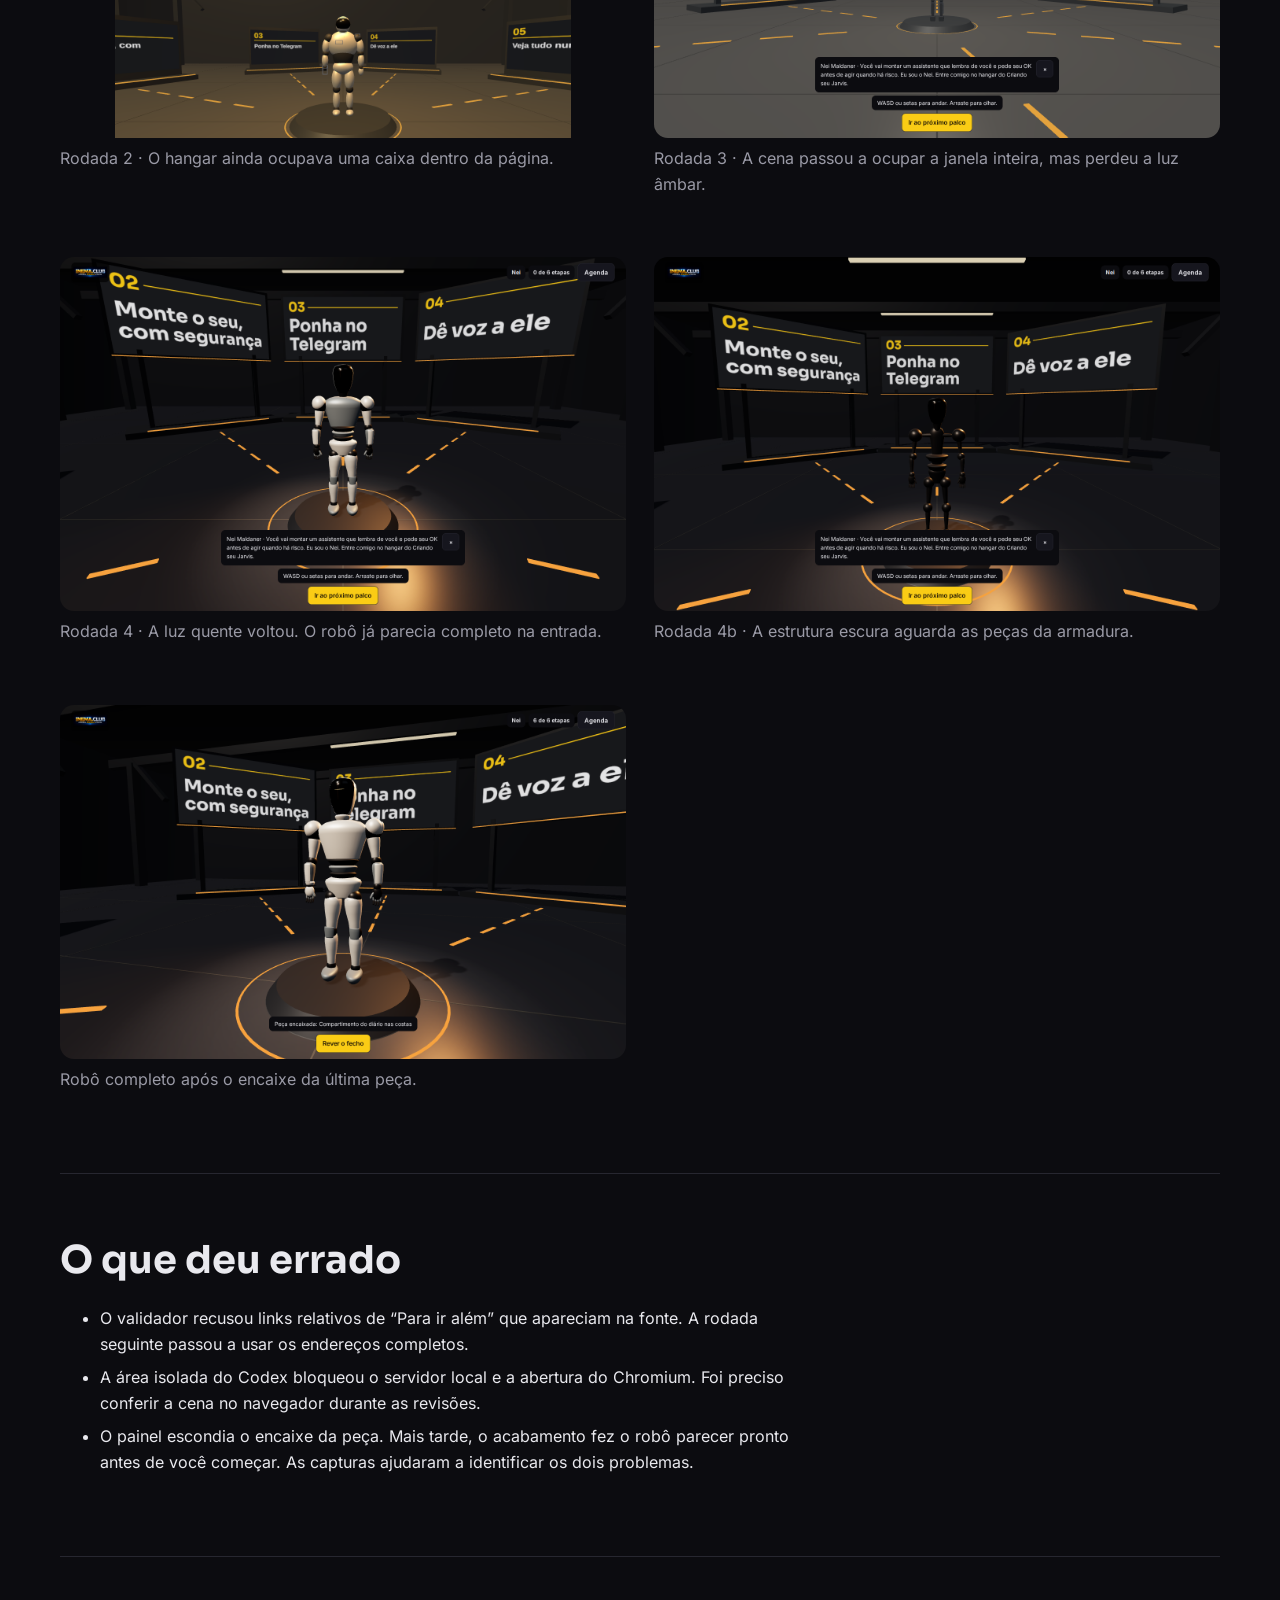
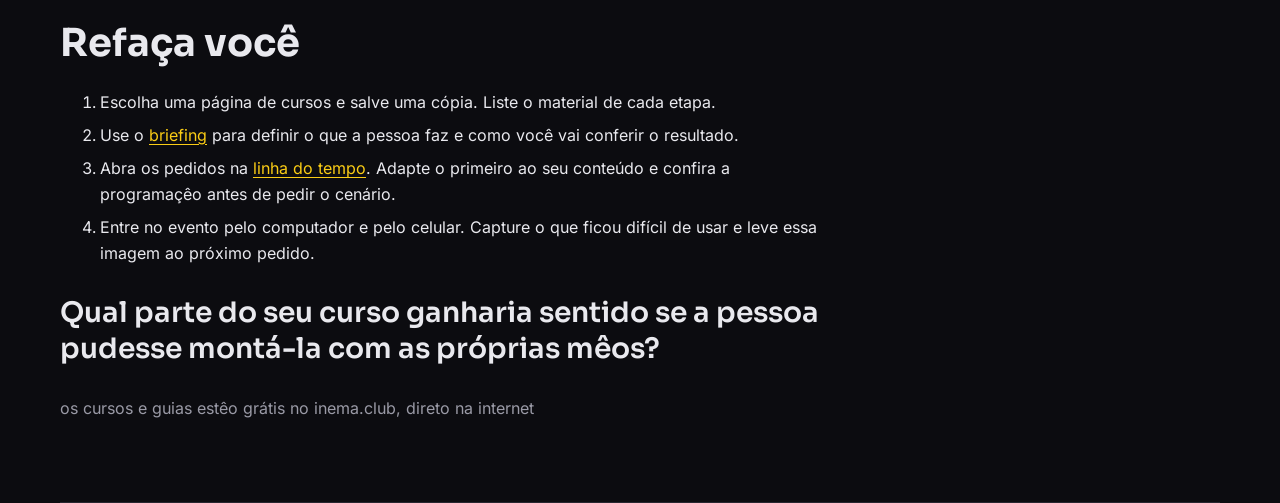
==== commit f39ad2a1: "fix: corrigir encoding UTF-8 + branding ARCKHÉ" ====
--- a/processo/index.html
+++ b/processo/index.html
@@ -3,12 +3,12 @@
 <head>
   <meta charset="utf-8">
   <meta name="viewport" content="width=device-width, initial-scale=1">
-  <title>Como este evento foi feito · Imersão Jarvis</title>
+  <title>Como este evento foi feito · Imersêo Jarvis</title>
   <link rel="stylesheet" href="processo.css">
   <script defer src="processo.js"></script>
 </head>
 <body>
-<header><div class="barra"><a href="../index.html"><img src="../marca/logo-inema-club-horizontal.png" alt="INEMA.CLUB — entrar no evento"></a><span>Imersão Jarvis</span></div></header>
+<header><div class="barra"><a href="../index.html"><img src="../marca/logo-inema-club-horizontal.png" alt="INEMA.CLUB — entrar no evento"></a><span>Imersêo Jarvis</span></div></header>
 <main>
   <section class="abertura">
     <div><h1>Você vê como uma página de cursos virou um <em>evento 3D.</em></h1>
@@ -18,14 +18,14 @@
   </section>
   <section><h2>Resumo em números</h2>
     <dl id="resumo" class="metricas"></dl>
-    <p>O custo equivalente serve para comparação com os preços da API. O uso foi pela assinatura, sem cobrança por API.</p>
+    <p>O custo equivalente serve para comparaçêo com os preços da API. O uso foi pela assinatura, sem cobrança por API.</p>
     <p id="status" role="status">Carregando os registros…</p>
     <noscript>Ative o JavaScript para consultar os números e as rodadas.</noscript>
   </section>
   <section id="linha"><h2>Linha do tempo</h2>
     <div class="trilha" id="rodadas">
       <article><h3>Fonte e briefing</h3>
-      <p>Na sessão com Claude Code, Nei partiu dos materiais de “Criando seu Jarvis” e definiu o que aconteceria em cada palco. Ao concluir uma etapa, você veria uma peça encaixar no robô.</p>
+      <p>Na sessêo com Claude Code, Nei partiu dos materiais de “Criando seu Jarvis” e definiu o que aconteceria em cada palco. Ao concluir uma etapa, você veria uma peça encaixar no robô.</p>
       <a href="../fonte/criando-seu-jarvis.html">Ver a página de cursos</a> · <a href="BRIEFING.md">Ler o briefing</a></article>
     </div>
   </section>
@@ -44,11 +44,11 @@
     <ol>
       <li>Escolha uma página de cursos e salve uma cópia. Liste o material de cada etapa.</li>
       <li>Use o <a href="BRIEFING.md">briefing</a> para definir o que a pessoa faz e como você vai conferir o resultado.</li>
-      <li>Abra os pedidos na <a href="#linha">linha do tempo</a>. Adapte o primeiro ao seu conteúdo e confira a programação antes de pedir o cenário.</li>
+      <li>Abra os pedidos na <a href="#linha">linha do tempo</a>. Adapte o primeiro ao seu conteúdo e confira a programaçêo antes de pedir o cenário.</li>
       <li>Entre no evento pelo computador e pelo celular. Capture o que ficou difícil de usar e leve essa imagem ao próximo pedido.</li>
     </ol>
-    <p class="pergunta">Qual parte do seu curso ganharia sentido se a pessoa pudesse montá-la com as próprias mãos?</p>
-    <p>os cursos e guias estão grátis no inema.club, direto na internet</p>
+    <p class="pergunta">Qual parte do seu curso ganharia sentido se a pessoa pudesse montá-la com as próprias mêos?</p>
+    <p>os cursos e guias estêo grátis no inema.club, direto na internet</p>
   </section>
 </main>
 </body></html>
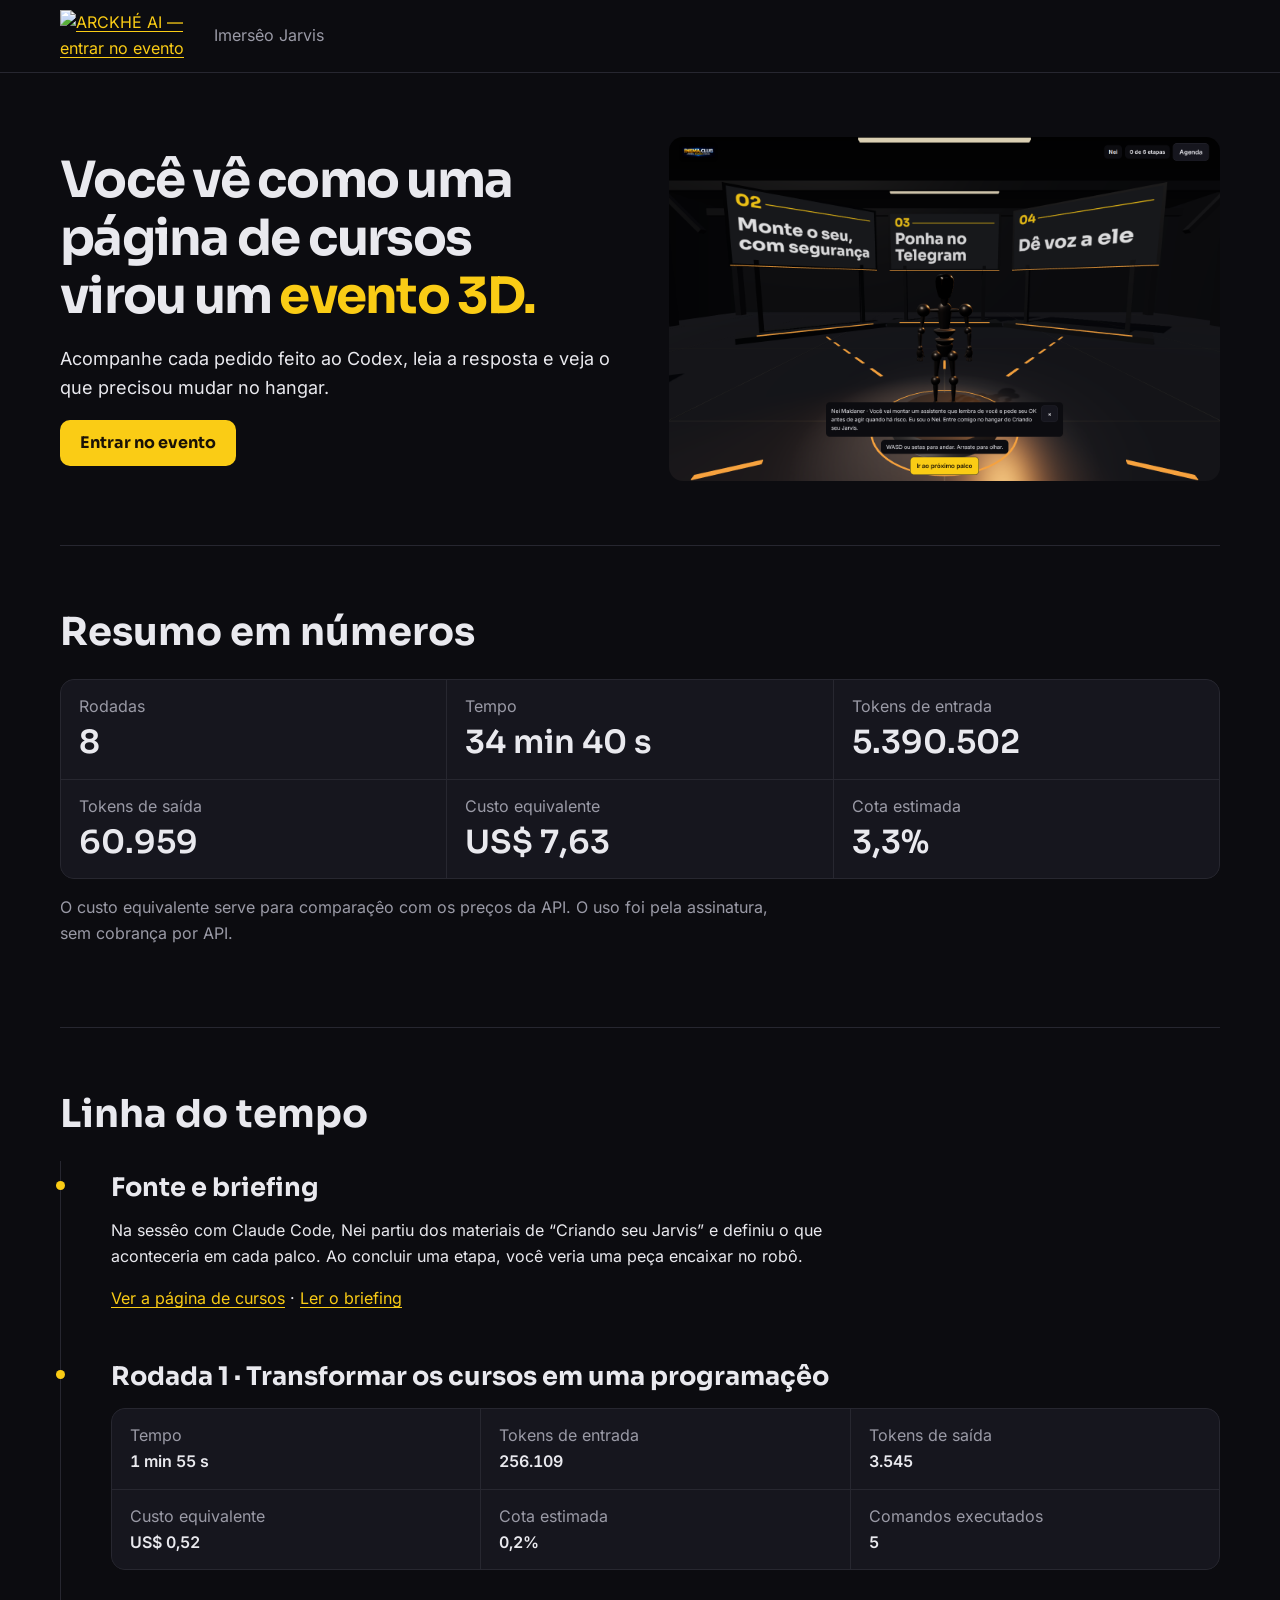
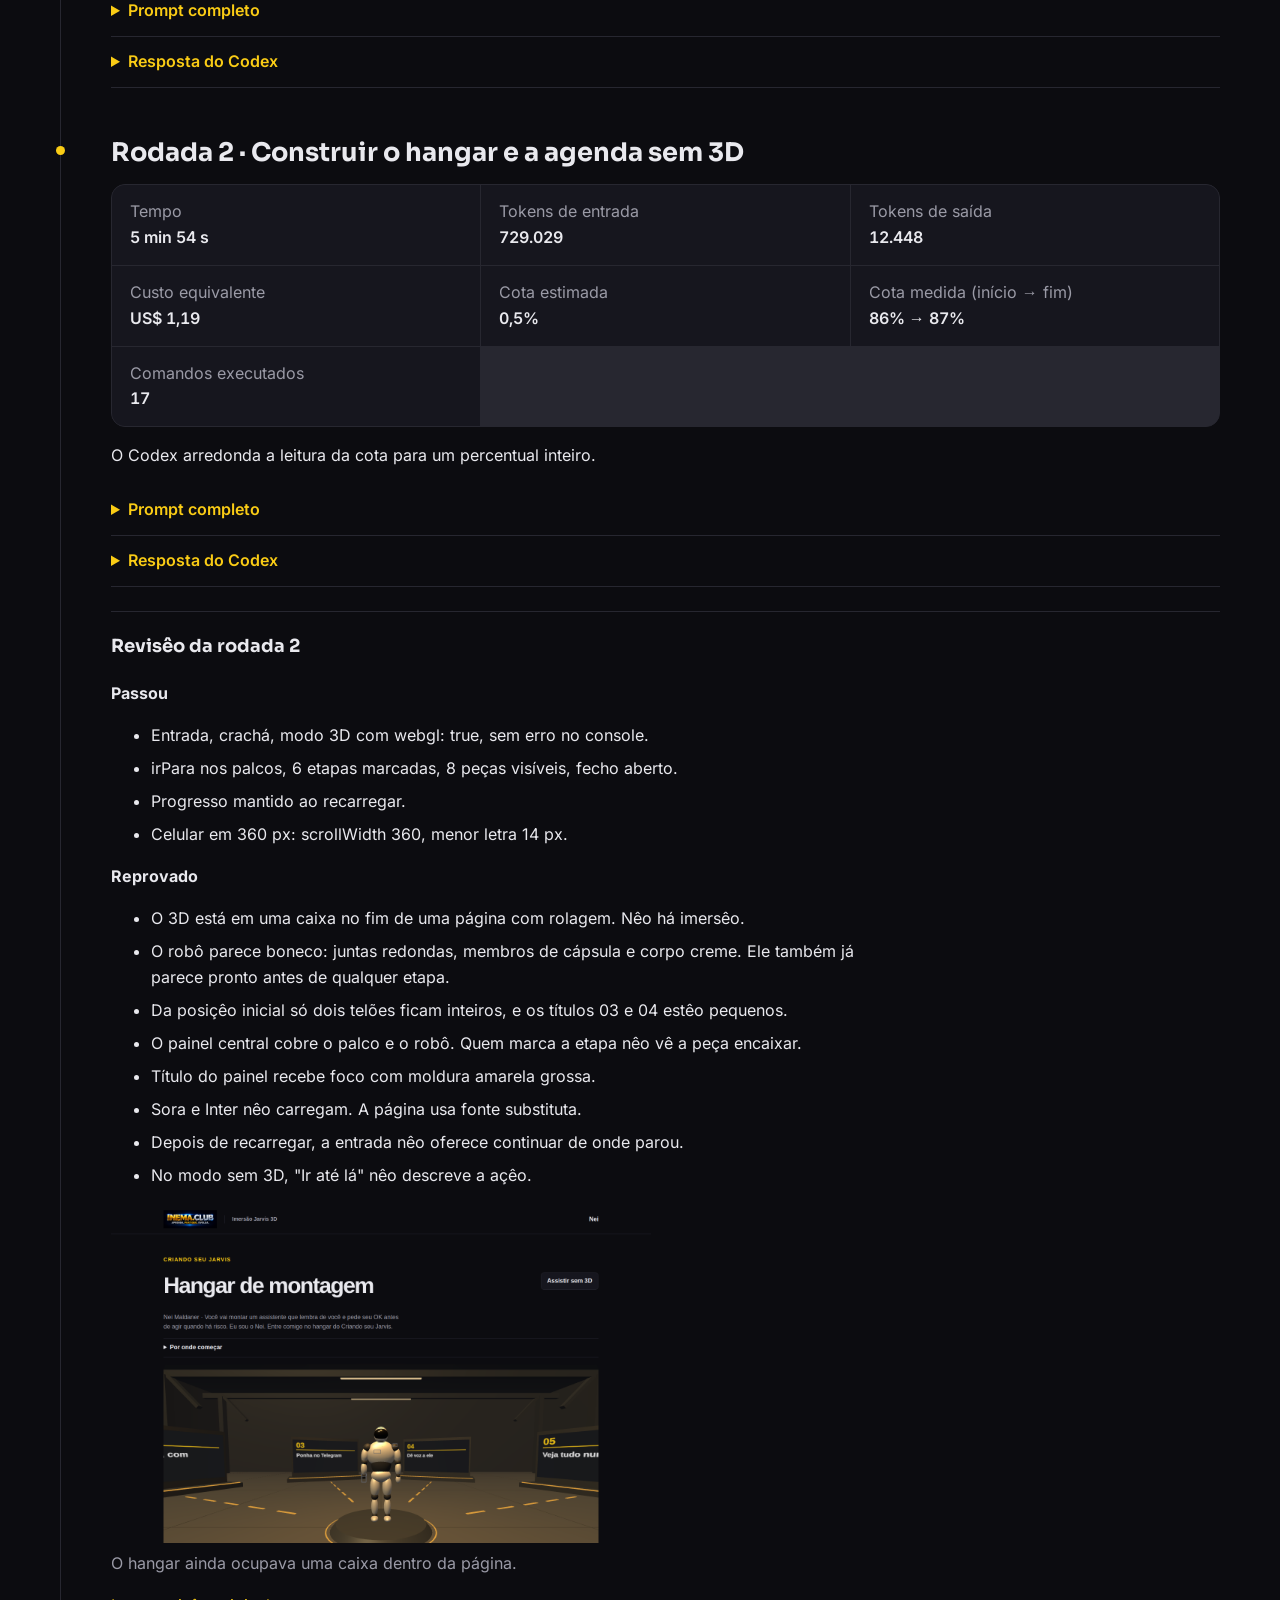
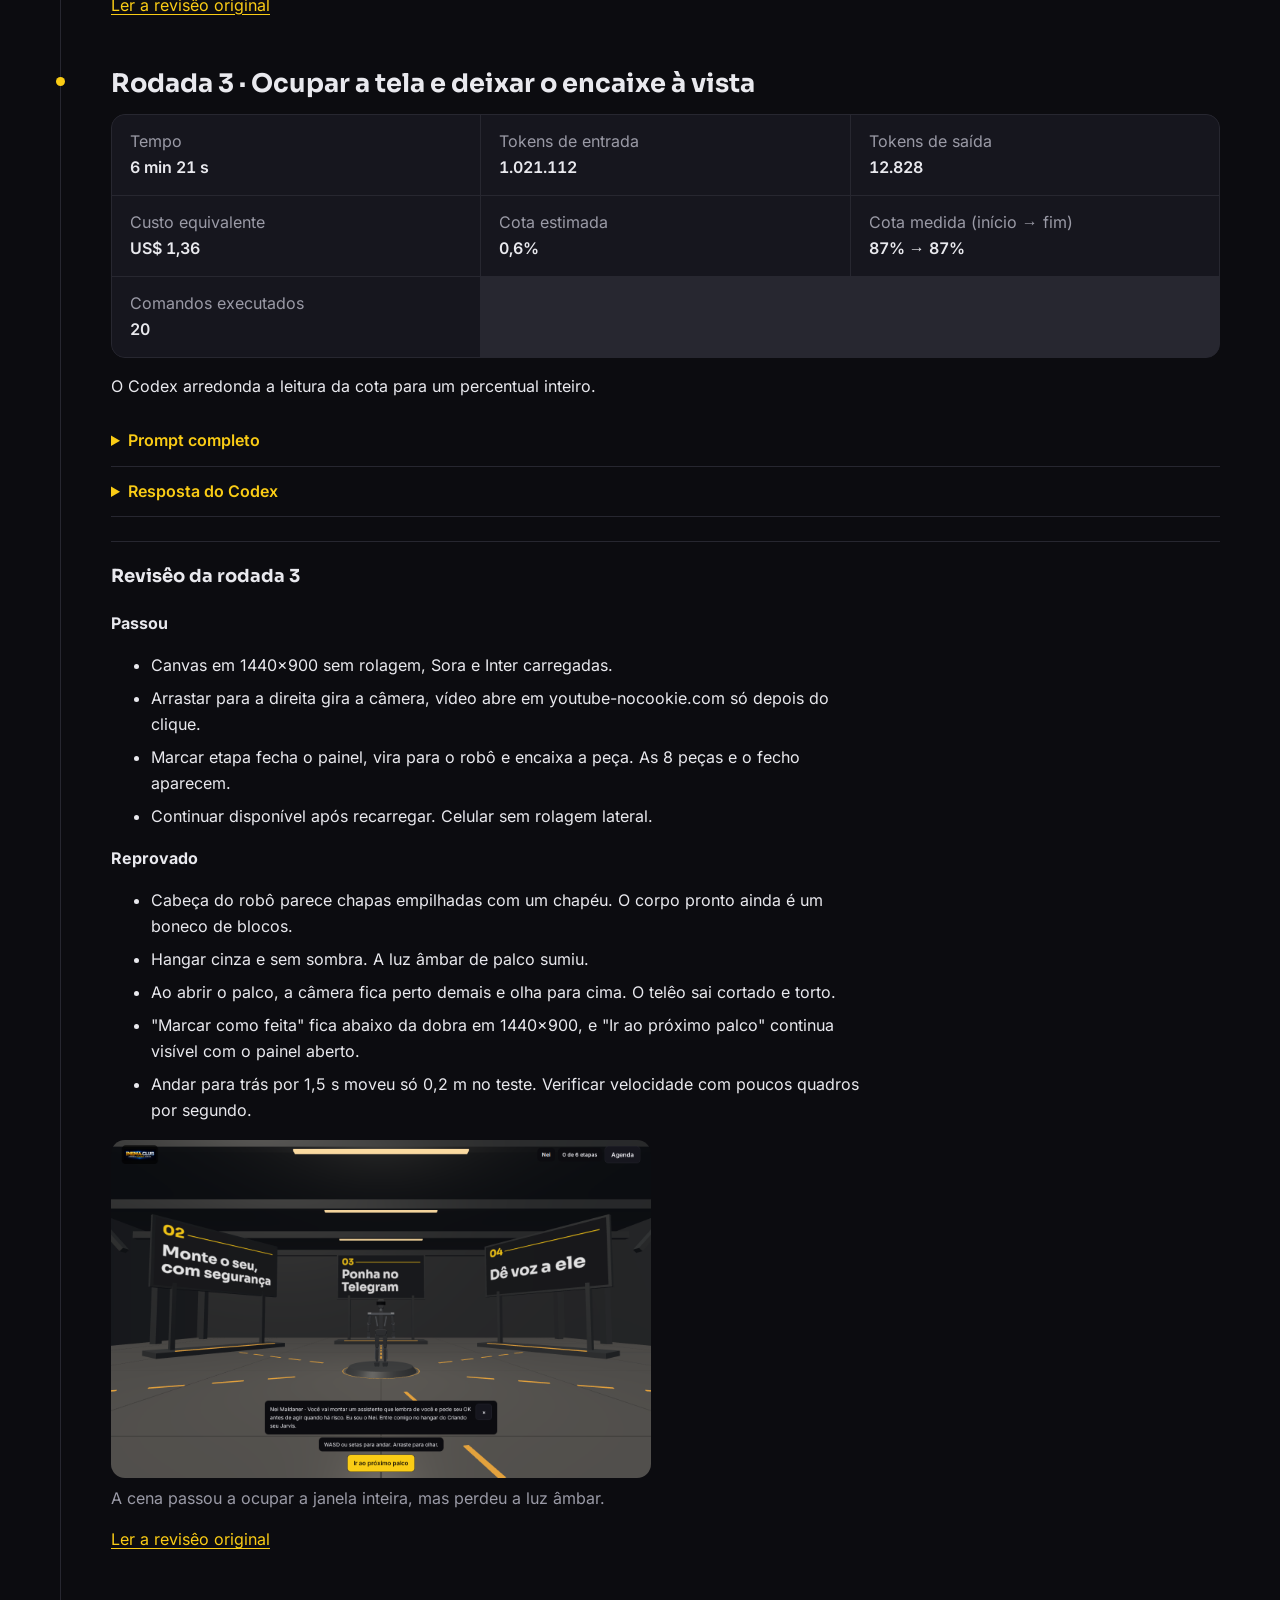
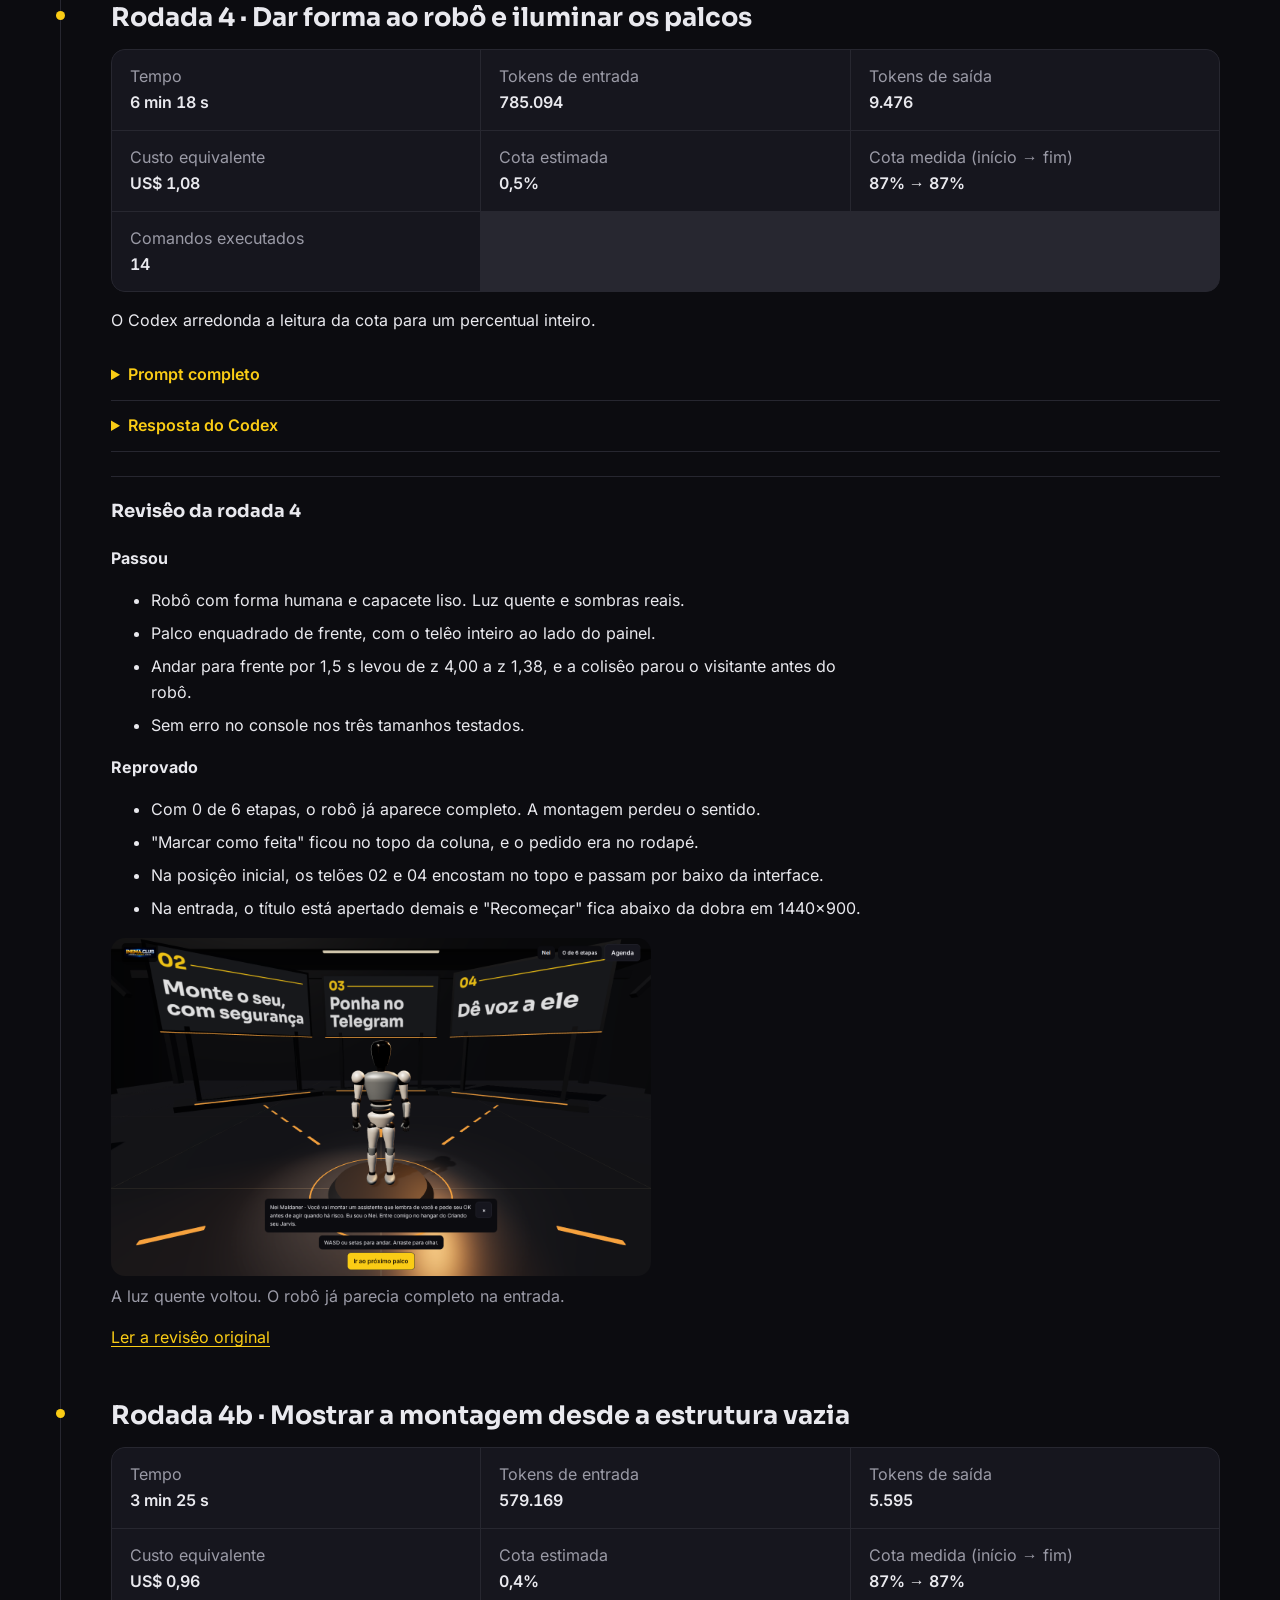
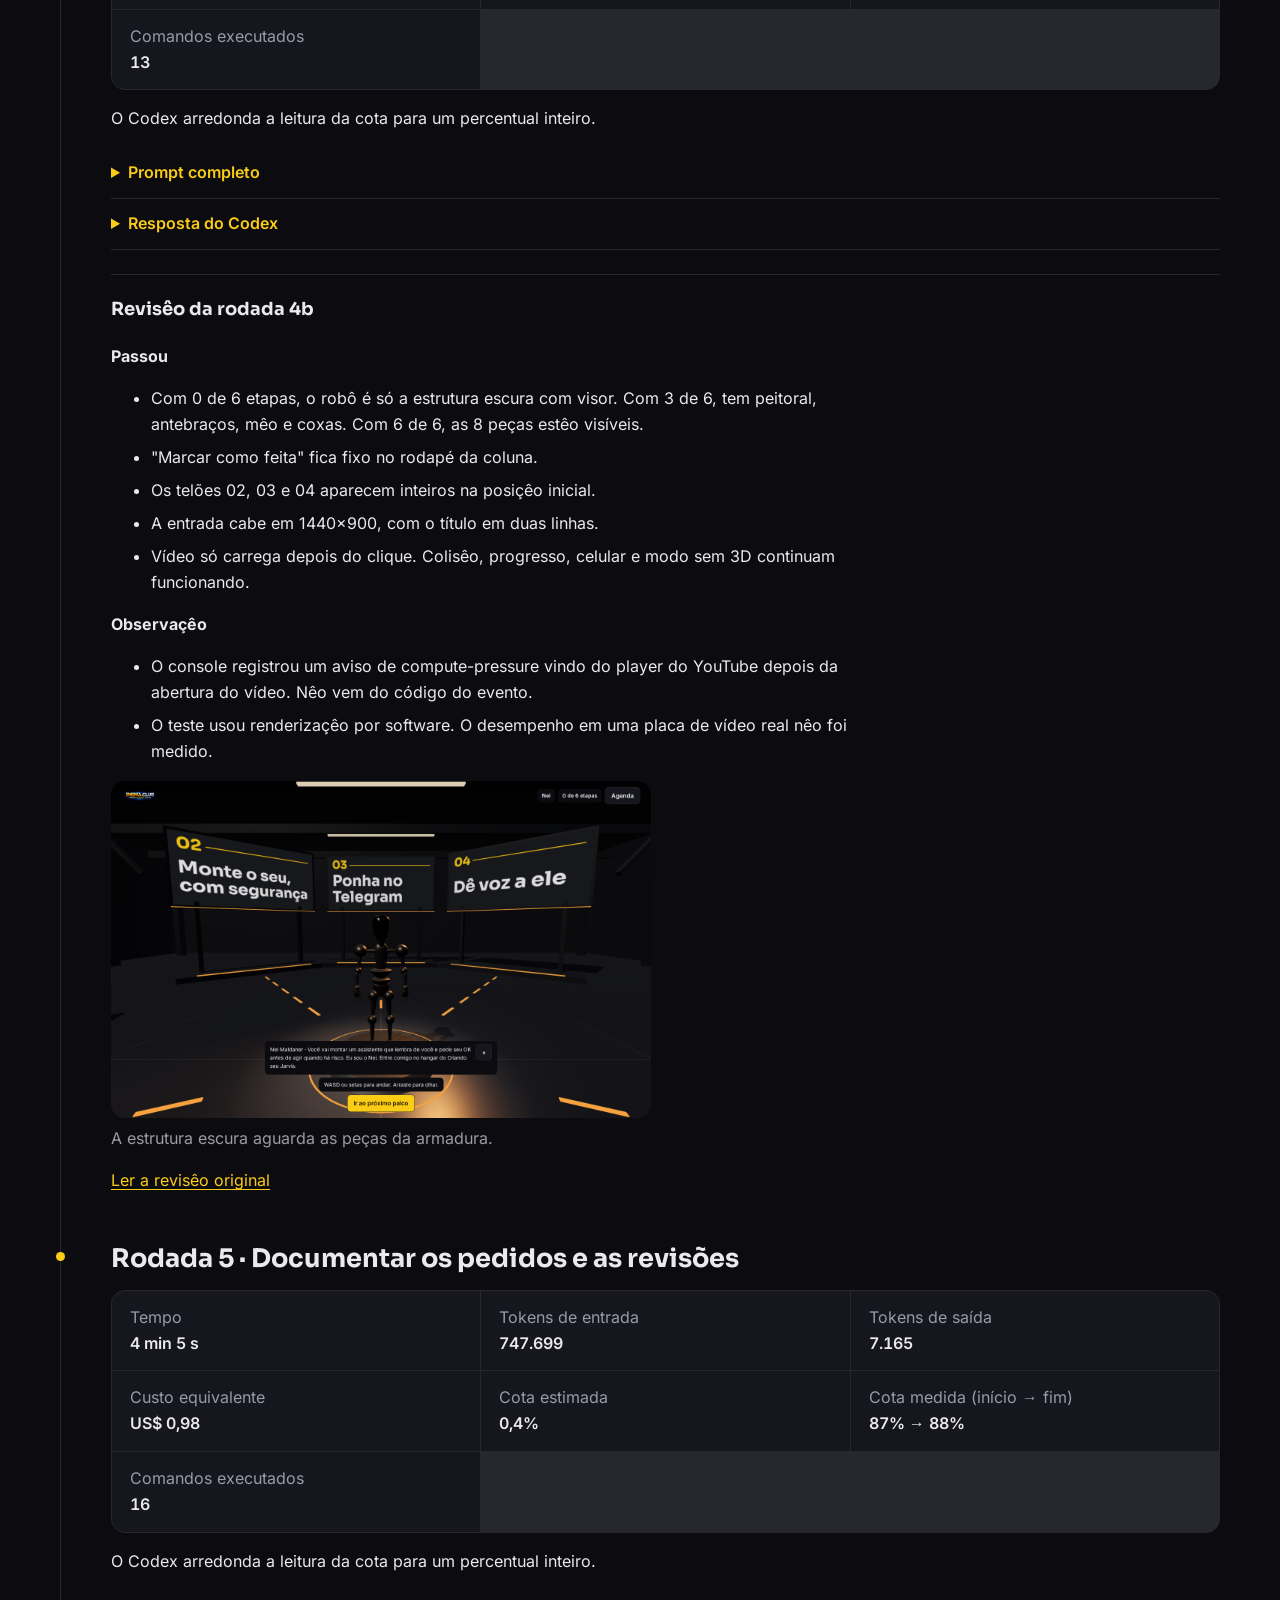
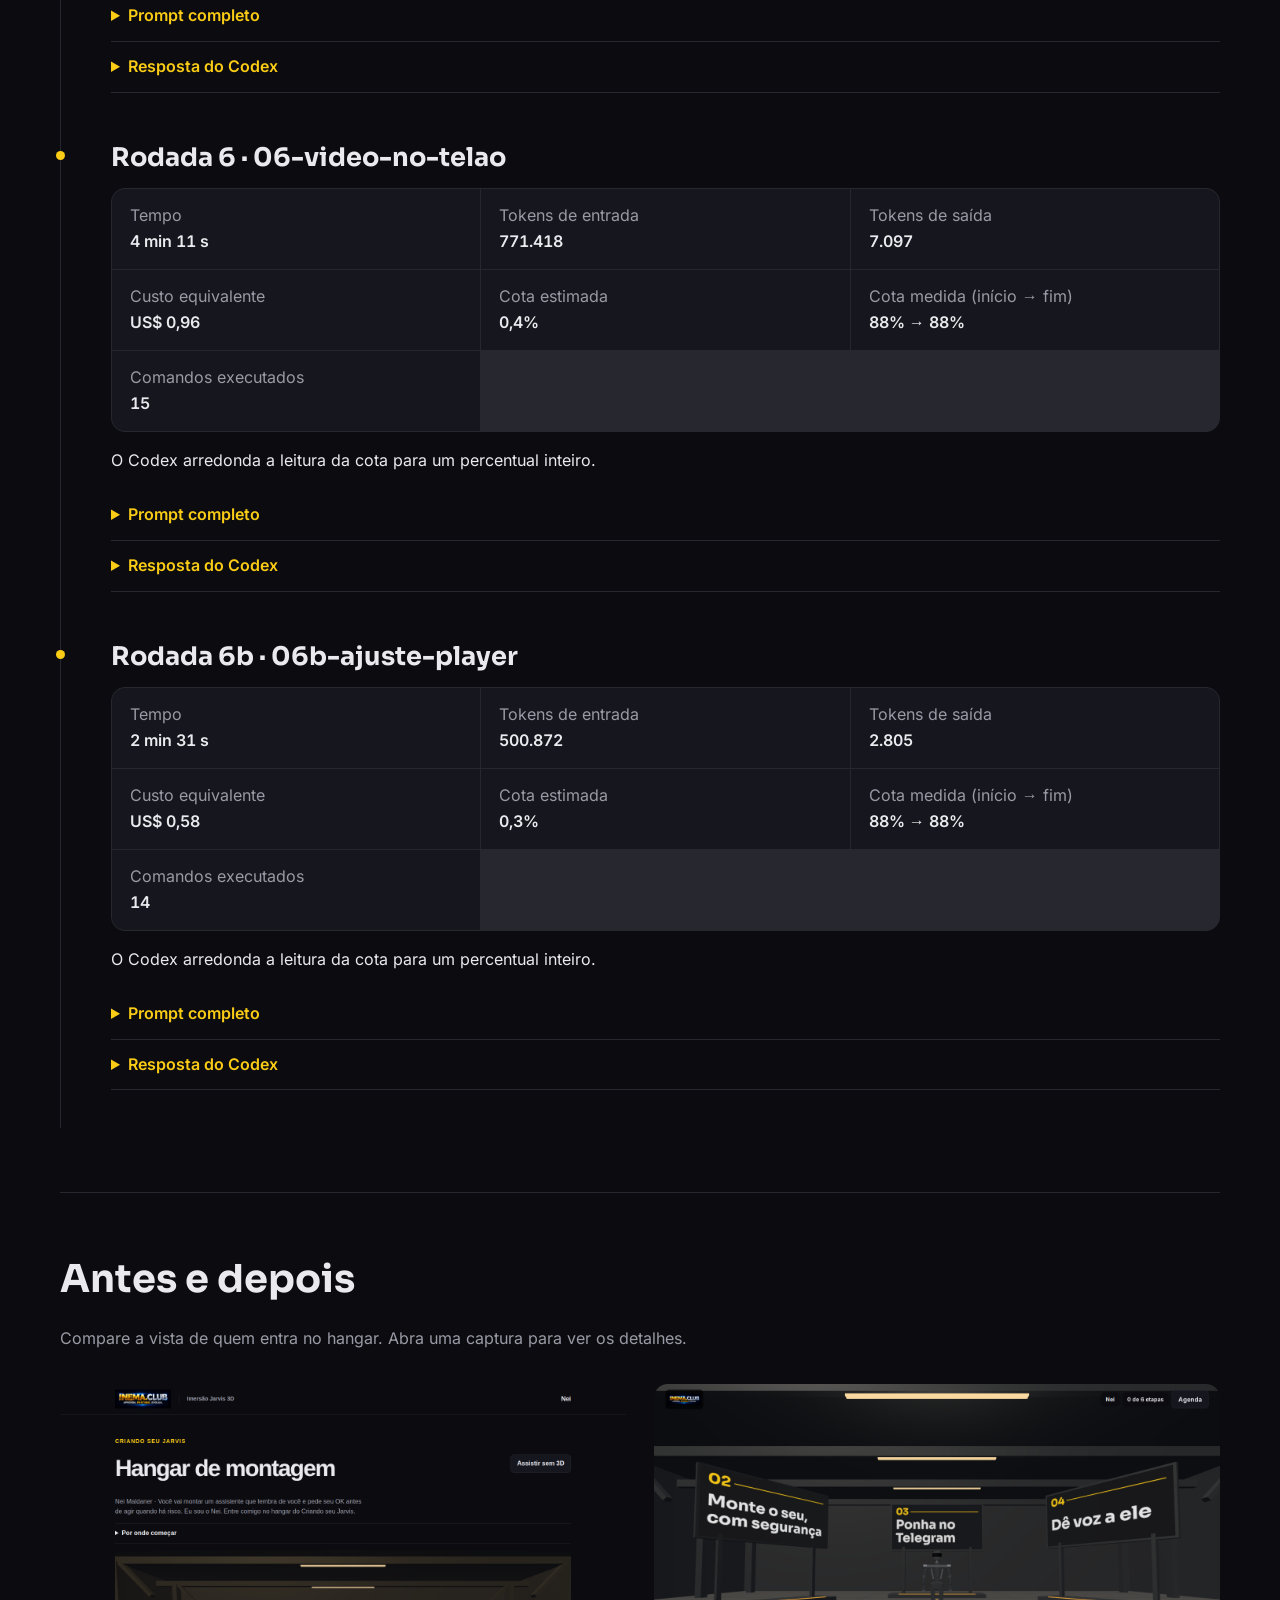
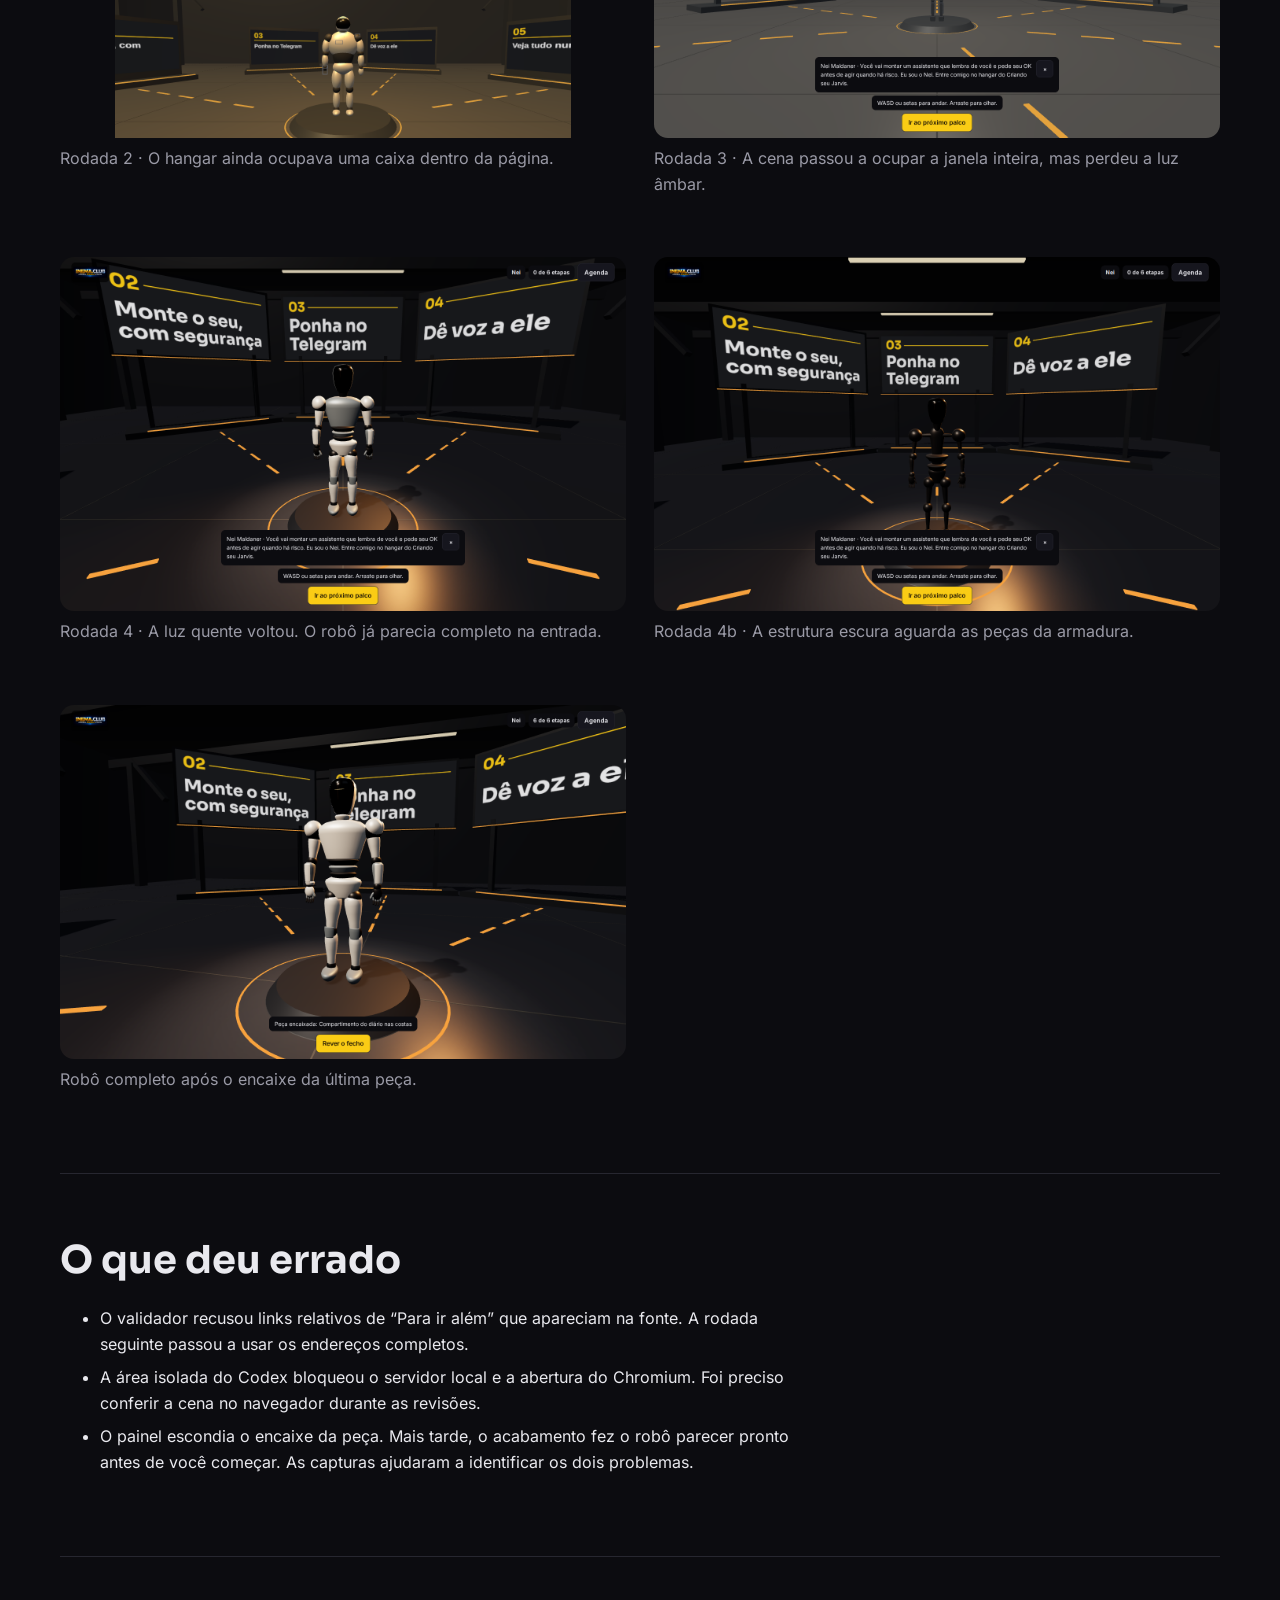
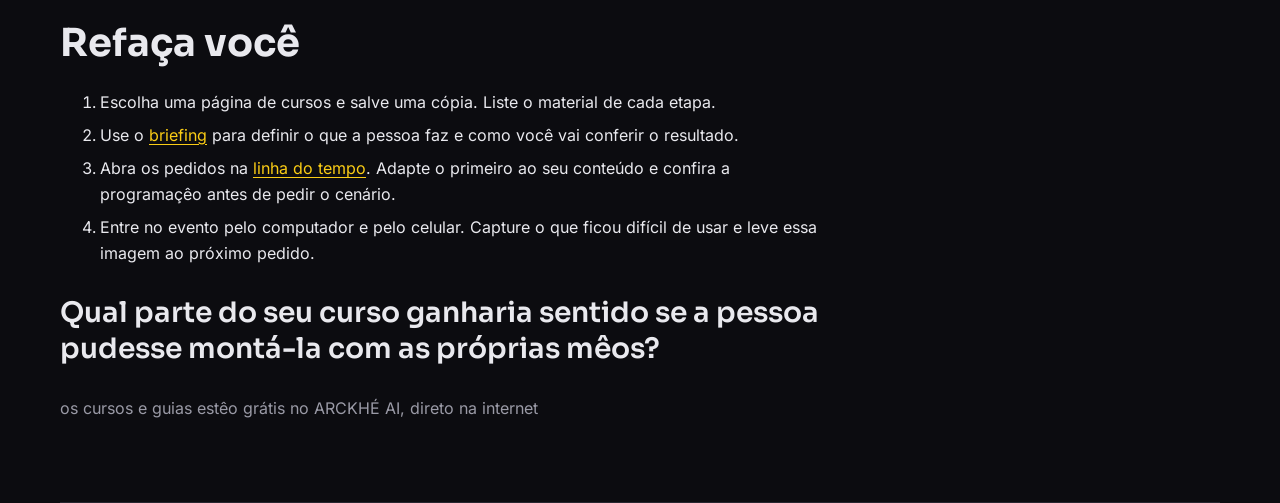
==== commit cd617106: "chore: atualização do conteúdo" ====
--- a/processo/index.html
+++ b/processo/index.html
@@ -8,7 +8,7 @@
   <script defer src="processo.js"></script>
 </head>
 <body>
-<header><div class="barra"><a href="../index.html"><img src="../marca/logo-inema-club-horizontal.png" alt="INEMA.CLUB — entrar no evento"></a><span>Imersêo Jarvis</span></div></header>
+<header><div class="barra"><a href="../index.html"><img src="../marca/logo-ARCKHÉ-club-horizontal.png" alt="ARCKHÉ AI — entrar no evento"></a><span>Imersêo Jarvis</span></div></header>
 <main>
   <section class="abertura">
     <div><h1>Você vê como uma página de cursos virou um <em>evento 3D.</em></h1>
@@ -48,7 +48,7 @@
       <li>Entre no evento pelo computador e pelo celular. Capture o que ficou difícil de usar e leve essa imagem ao próximo pedido.</li>
     </ol>
     <p class="pergunta">Qual parte do seu curso ganharia sentido se a pessoa pudesse montá-la com as próprias mêos?</p>
-    <p>os cursos e guias estêo grátis no inema.club, direto na internet</p>
+    <p>os cursos e guias estêo grátis no ARCKHÉ AI, direto na internet</p>
   </section>
 </main>
 </body></html>
